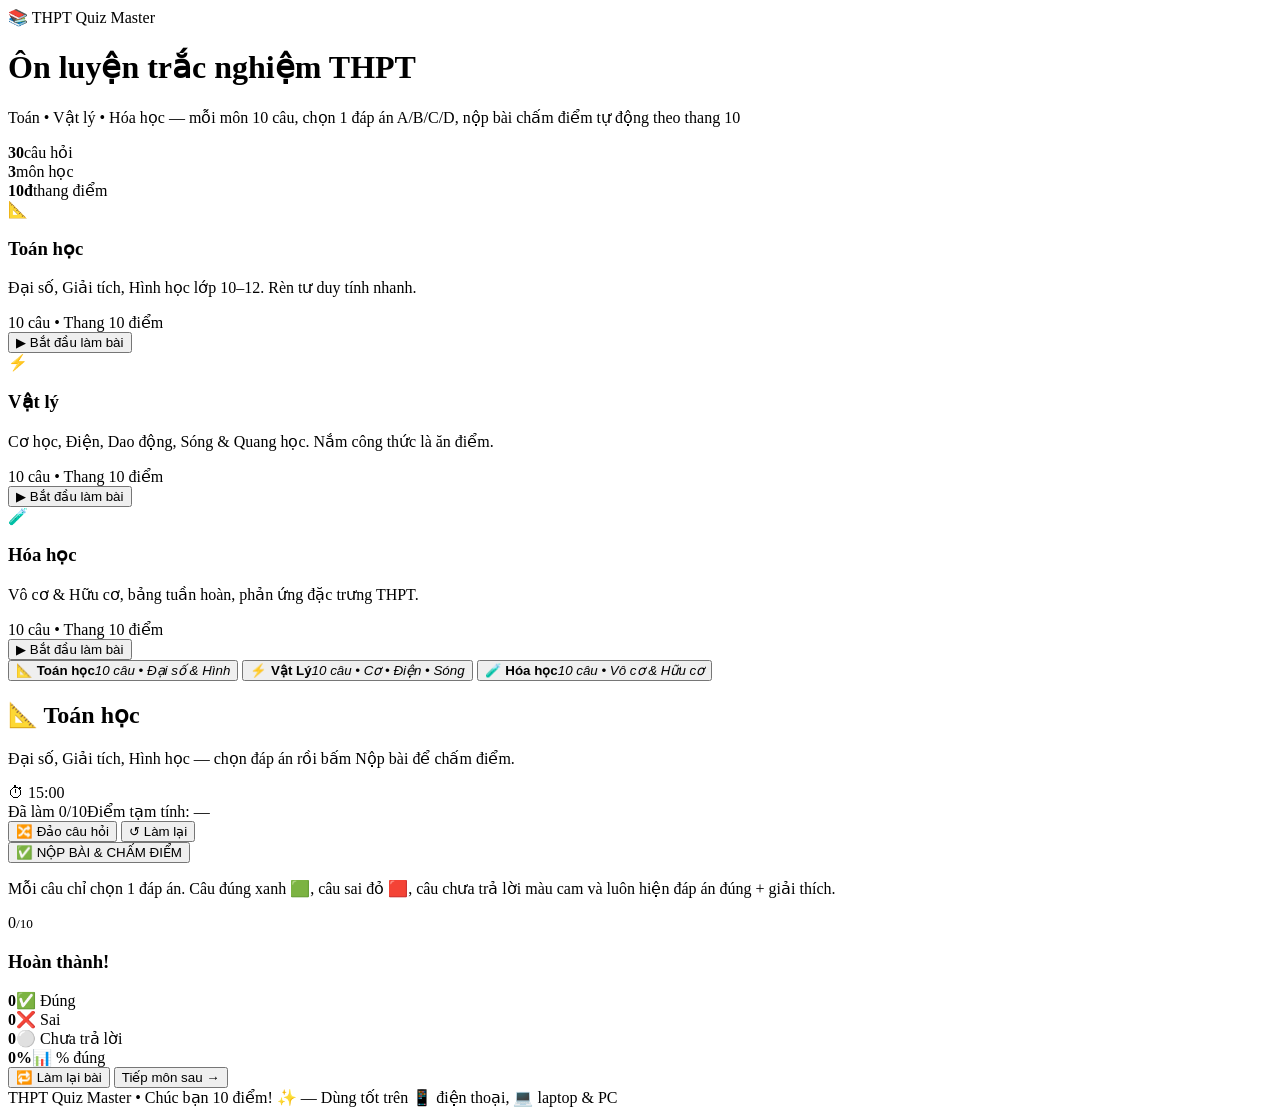
==== index.html @ 119ddf59 "Add files via upload" ====
<!DOCTYPE html>
<html lang="vi">
<head>
<meta charset="UTF-8">
<meta name="viewport" content="width=device-width, initial-scale=1.0">
<title>THPT Quiz Master — Trắc nghiệm Toán • Lý • Hóa</title>
<link rel="stylesheet" href="style.css">
<link rel="preconnect" href="https://fonts.googleapis.com">
<link href="https://fonts.googleapis.com/css2?family=Be+Vietnam+Pro:wght@400;500;600;700;800&display=swap" rel="stylesheet">
</head>
<body>
<div class="bg-blob b1"></div>
<div class="bg-blob b2"></div>
<div class="bg-blob b3"></div>

<header class="hero">
  <div class="hero-inner">
    <div class="logo">📚 THPT <span>Quiz Master</span></div>
    <h1>Ôn luyện trắc nghiệm THPT</h1>
    <p>Toán • Vật lý • Hóa học — mỗi môn 10 câu, chọn 1 đáp án A/B/C/D, nộp bài chấm điểm tự động theo thang 10</p>
    <div class="stats">
      <div class="stat"><strong id="statTotal">30</strong><span>câu hỏi</span></div>
      <div class="stat"><strong>3</strong><span>môn học</span></div>
      <div class="stat"><strong>10đ</strong><span>thang điểm</span></div>
    </div>
  </div>
</header>

<main class="container">
  <!-- Khu vực chuyển đổi 3 môn: mỗi môn có biểu tượng, mô tả, nút bắt đầu -->
  <section class="cards" id="subjectCards">
    <div class="card">
      <div class="card-icon math">📐</div>
      <h3>Toán học</h3>
      <p>Đại số, Giải tích, Hình học lớp 10–12. Rèn tư duy tính nhanh.</p>
      <div class="card-meta">10 câu • Thang 10 điểm</div>
      <button class="btn primary" data-goto="toan">▶ Bắt đầu làm bài</button>
    </div>
    <div class="card">
      <div class="card-icon phys">⚡</div>
      <h3>Vật lý</h3>
      <p>Cơ học, Điện, Dao động, Sóng & Quang học. Nắm công thức là ăn điểm.</p>
      <div class="card-meta">10 câu • Thang 10 điểm</div>
      <button class="btn primary" data-goto="ly">▶ Bắt đầu làm bài</button>
    </div>
    <div class="card">
      <div class="card-icon chem">🧪</div>
      <h3>Hóa học</h3>
      <p>Vô cơ & Hữu cơ, bảng tuần hoàn, phản ứng đặc trưng THPT.</p>
      <div class="card-meta">10 câu • Thang 10 điểm</div>
      <button class="btn primary" data-goto="hoa">▶ Bắt đầu làm bài</button>
    </div>
  </section>

  <nav class="subjects" id="subjectTabs" aria-label="Chuyển môn học">
    <button class="tab active" data-subject="toan">
      <span class="icon">📐</span>
      <span><b>Toán học</b><i>10 câu • Đại số & Hình</i></span>
    </button>
    <button class="tab" data-subject="ly">
      <span class="icon">⚡</span>
      <span><b>Vật Lý</b><i>10 câu • Cơ • Điện • Sóng</i></span>
    </button>
    <button class="tab" data-subject="hoa">
      <span class="icon">🧪</span>
      <span><b>Hóa học</b><i>10 câu • Vô cơ & Hữu cơ</i></span>
    </button>
  </nav>

  <section class="board" id="board">
    <div class="board-head">
      <div>
        <h2 id="subjectTitle">📐 Toán học</h2>
        <p id="subjectDesc">Đại số, Giải tích, Hình học — chọn đáp án rồi bấm Nộp bài để chấm điểm.</p>
      </div>
      <div class="head-right">
        <div class="timer" id="timer">⏱ 15:00</div>
        <div class="progress-wrap">
          <div class="progress-info"><span id="progressText">Đã làm 0/10</span><span id="scoreLive">Điểm tạm tính: —</span></div>
          <div class="progress"><div id="progressBar"></div></div>
        </div>
      </div>
    </div>

    <div class="actions-top">
      <button class="btn ghost" id="btnShuffle">🔀 Đảo câu hỏi</button>
      <button class="btn ghost" id="btnReset">↺ Làm lại</button>
    </div>

    <div id="quiz"></div>

    <div class="submit-zone">
      <button class="btn primary" id="btnSubmit">✅ NỘP BÀI & CHẤM ĐIỂM</button>
      <p class="hint">Mỗi câu chỉ chọn 1 đáp án. Câu đúng xanh 🟩, câu sai đỏ 🟥, câu chưa trả lời màu cam và luôn hiện đáp án đúng + giải thích.</p>
    </div>

    <div class="result hidden" id="resultBox">
      <div class="result-card">
        <div class="ring" id="scoreRing"><span id="scoreNum">0</span><small>/10</small></div>
        <div class="result-text">
          <h3 id="resultTitle">Hoàn thành!</h3>
          <p id="resultDetail"></p>
          <div class="stat-grid">
            <div class="rstat ok"><strong id="rCorrect">0</strong><span>✅ Đúng</span></div>
            <div class="rstat bad"><strong id="rWrong">0</strong><span>❌ Sai</span></div>
            <div class="rstat none"><strong id="rBlank">0</strong><span>⚪ Chưa trả lời</span></div>
            <div class="rstat pct"><strong id="rPct">0%</strong><span>📊 % đúng</span></div>
          </div>
          <div class="result-btns">
            <button class="btn primary" id="btnRetry">🔁 Làm lại bài</button>
            <button class="btn ghost" id="btnNext">Tiếp môn sau →</button>
          </div>
        </div>
      </div>
    </div>
  </section>

  <footer>THPT Quiz Master • Chúc bạn 10 điểm! ✨ — Dùng tốt trên 📱 điện thoại, 💻 laptop & PC</footer>
</main>

<script src="script.js"></script>
</body>
</html>
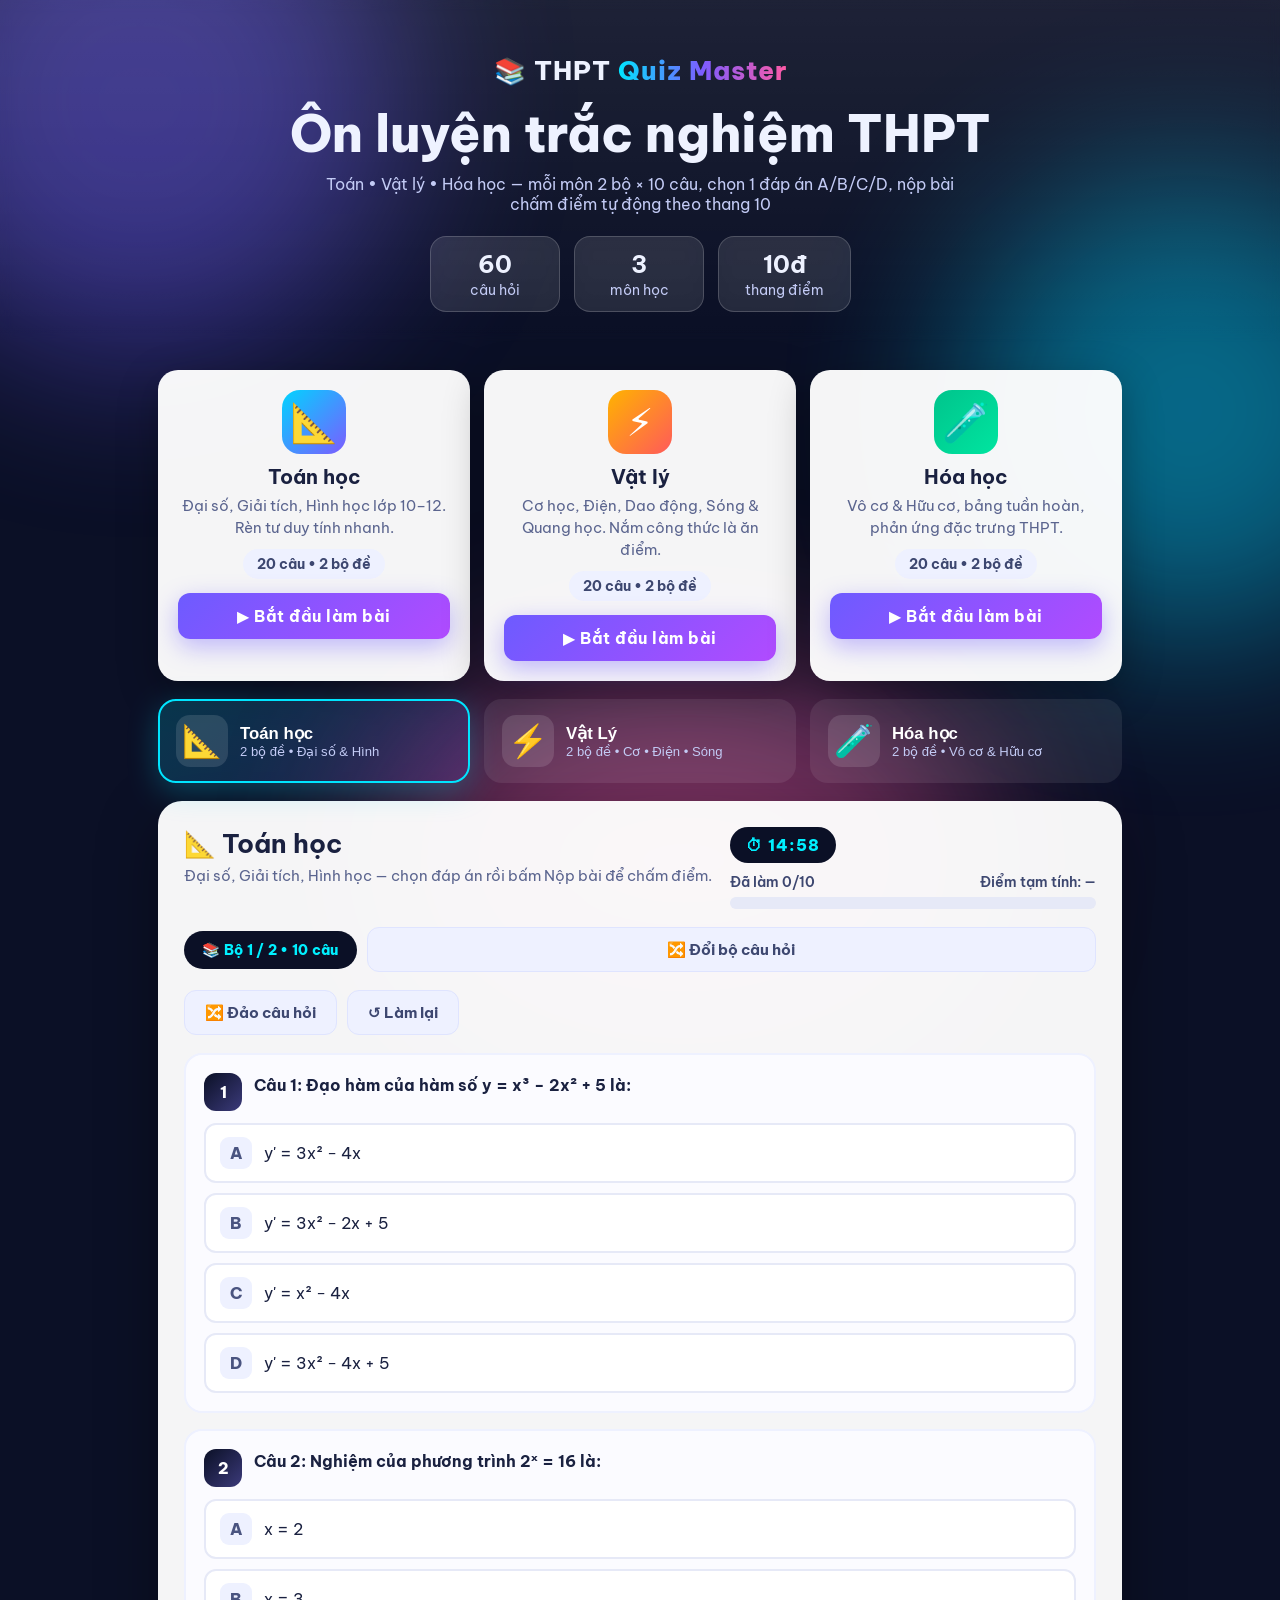
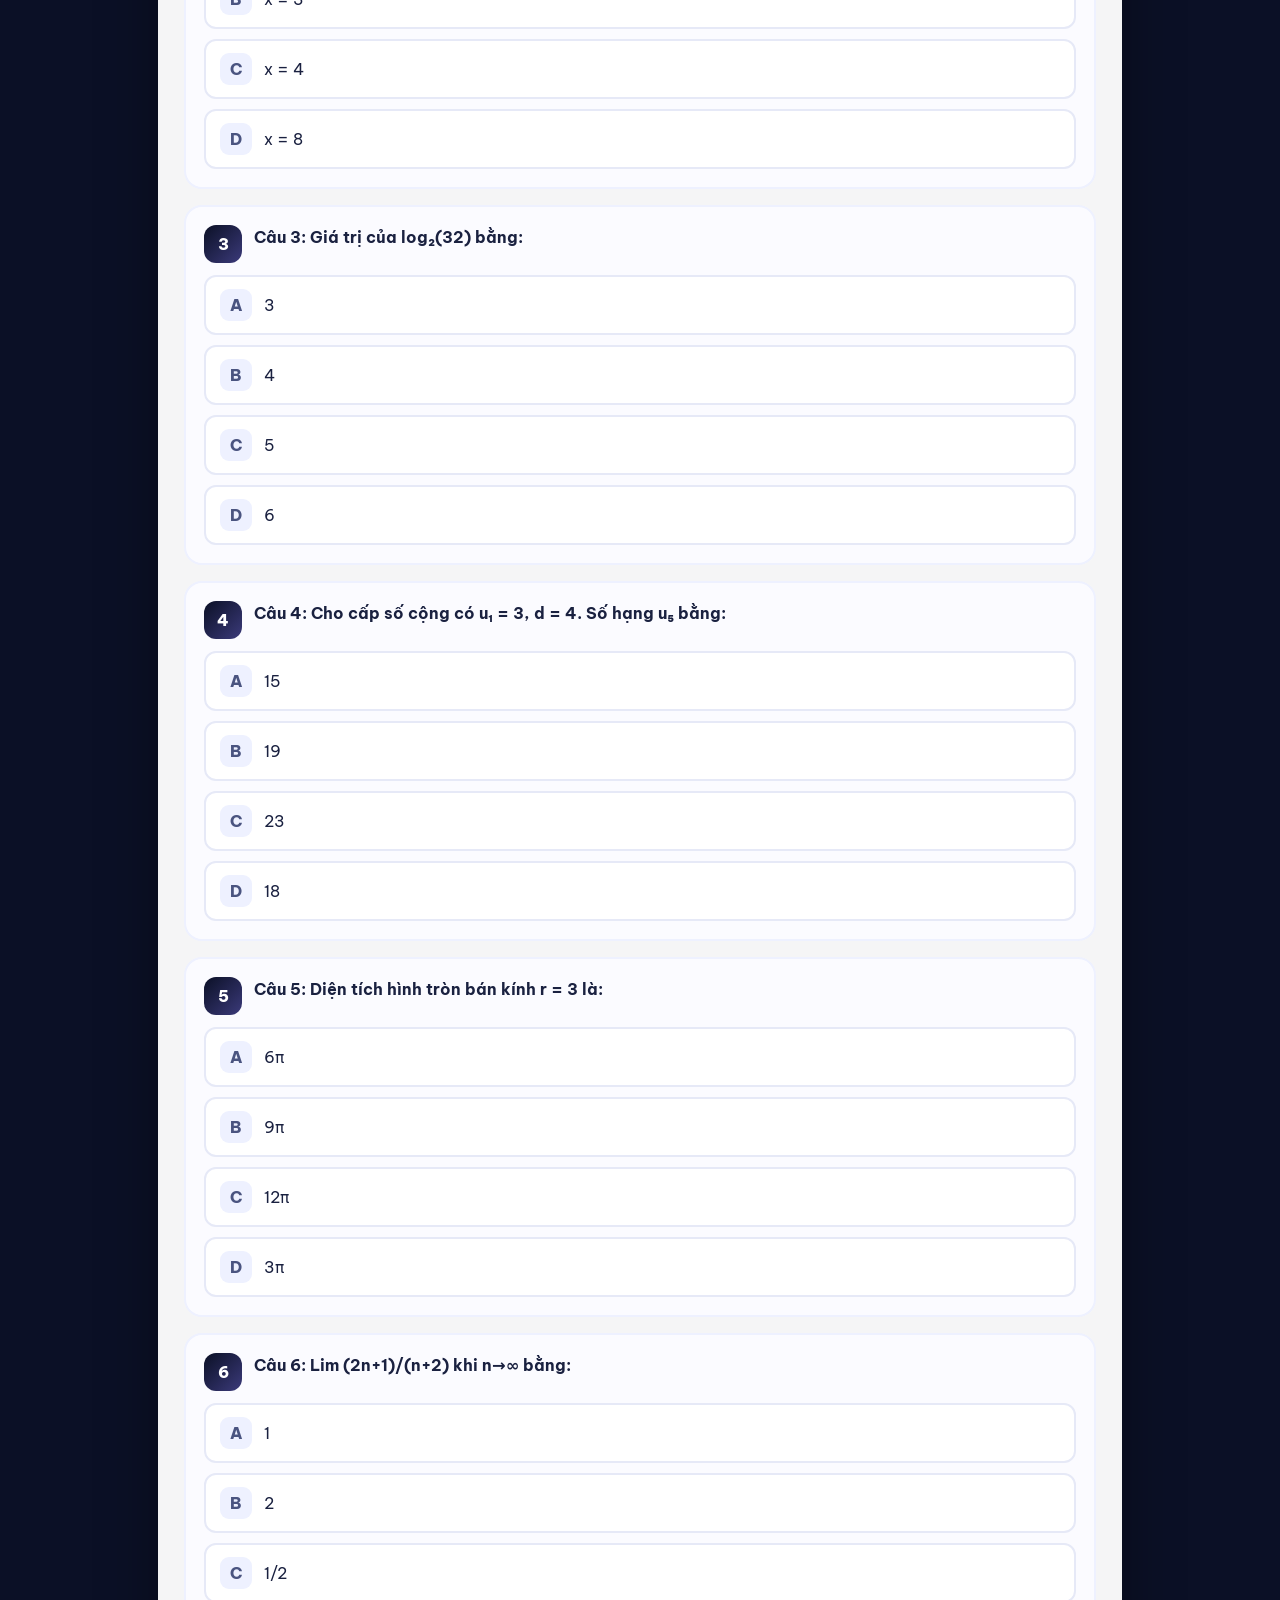
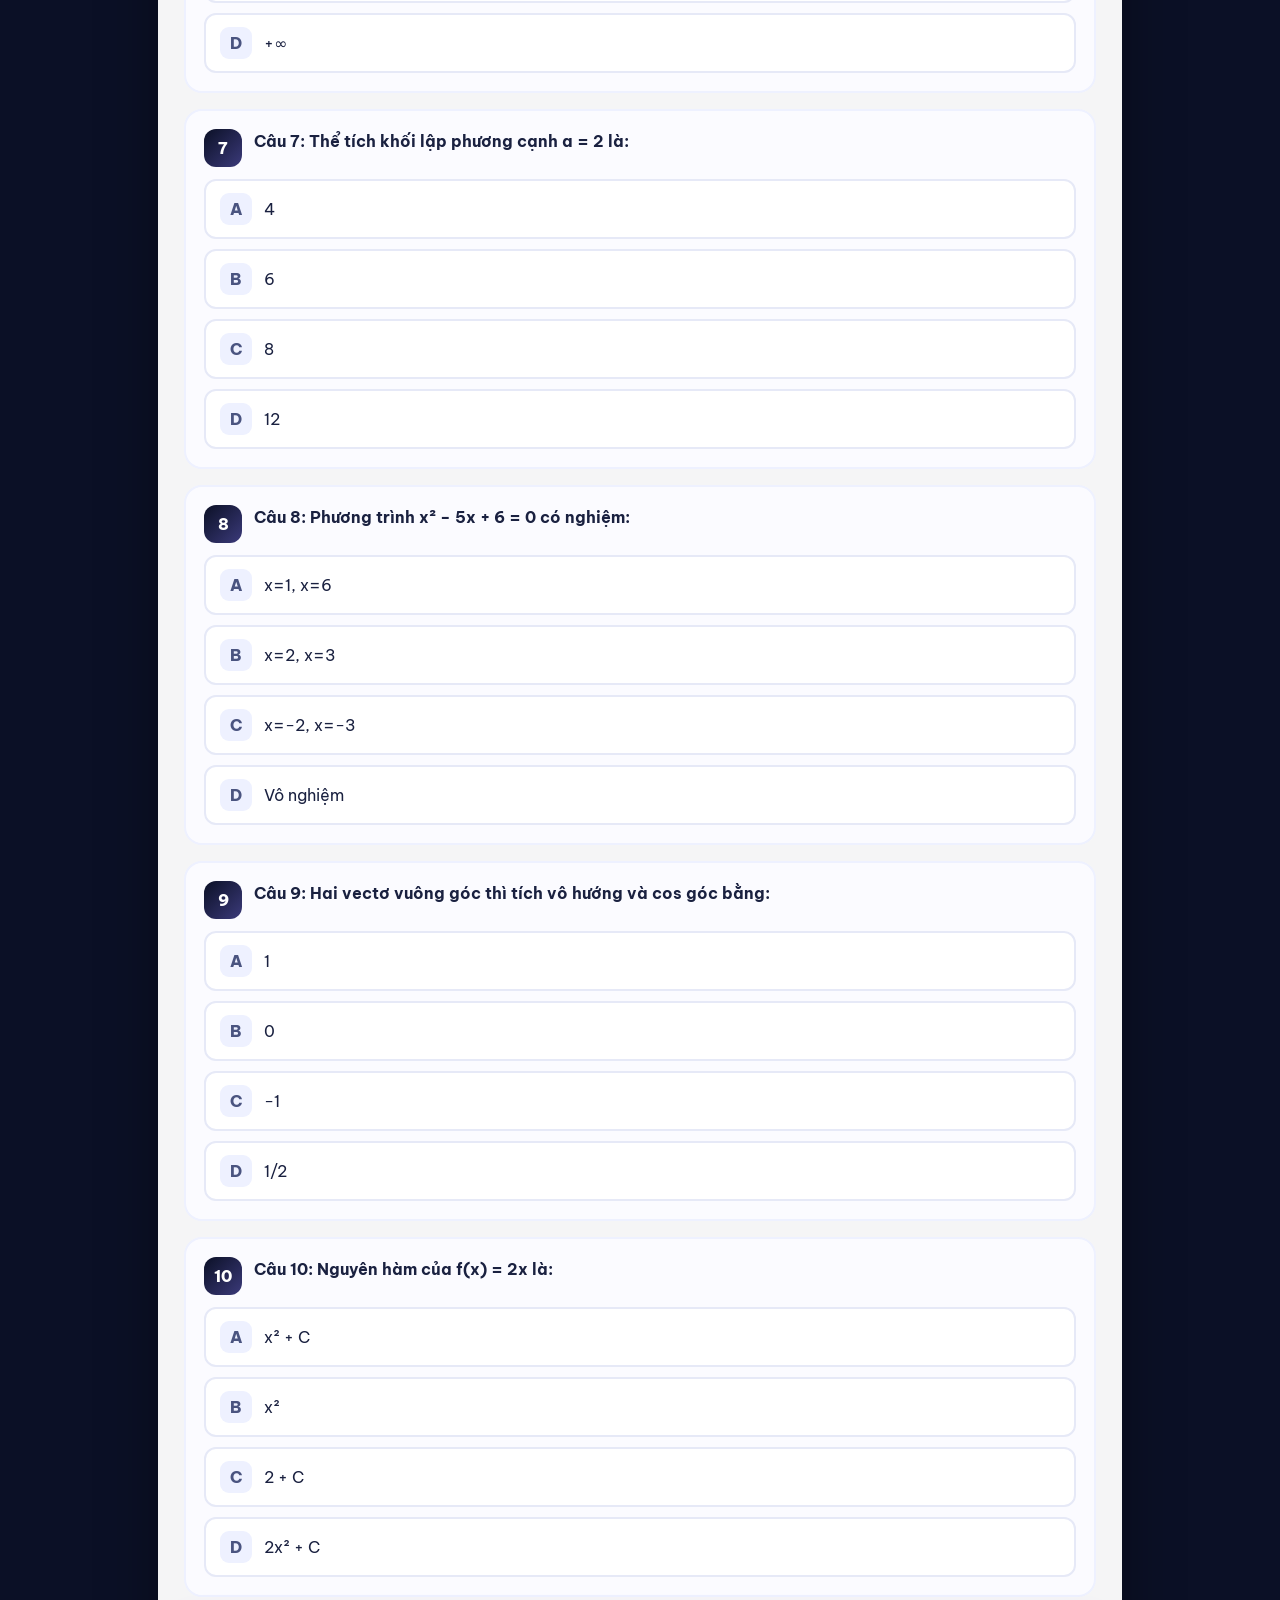
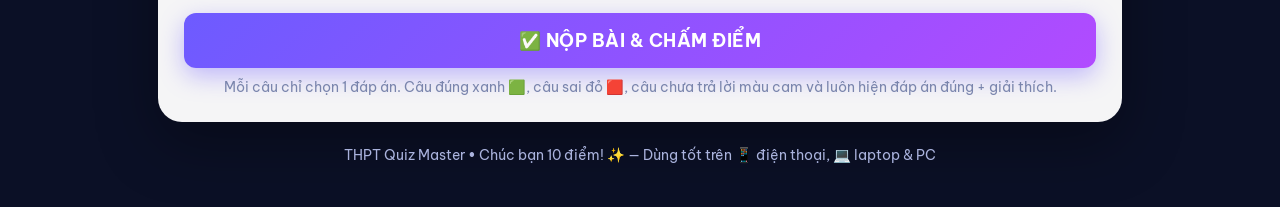
==== commit 8ce89f14: "Add files via upload" ====
--- a/index.html
+++ b/index.html
@@ -1,123 +1,127 @@
-<!DOCTYPE html>
-<html lang="vi">
-<head>
-<meta charset="UTF-8">
-<meta name="viewport" content="width=device-width, initial-scale=1.0">
-<title>THPT Quiz Master — Trắc nghiệm Toán • Lý • Hóa</title>
-<link rel="stylesheet" href="style.css">
-<link rel="preconnect" href="https://fonts.googleapis.com">
-<link href="https://fonts.googleapis.com/css2?family=Be+Vietnam+Pro:wght@400;500;600;700;800&display=swap" rel="stylesheet">
-</head>
-<body>
-<div class="bg-blob b1"></div>
-<div class="bg-blob b2"></div>
-<div class="bg-blob b3"></div>
-
-<header class="hero">
-  <div class="hero-inner">
-    <div class="logo">📚 THPT <span>Quiz Master</span></div>
-    <h1>Ôn luyện trắc nghiệm THPT</h1>
-    <p>Toán • Vật lý • Hóa học — mỗi môn 10 câu, chọn 1 đáp án A/B/C/D, nộp bài chấm điểm tự động theo thang 10</p>
-    <div class="stats">
-      <div class="stat"><strong id="statTotal">30</strong><span>câu hỏi</span></div>
-      <div class="stat"><strong>3</strong><span>môn học</span></div>
-      <div class="stat"><strong>10đ</strong><span>thang điểm</span></div>
-    </div>
-  </div>
-</header>
-
-<main class="container">
-  <!-- Khu vực chuyển đổi 3 môn: mỗi môn có biểu tượng, mô tả, nút bắt đầu -->
-  <section class="cards" id="subjectCards">
-    <div class="card">
-      <div class="card-icon math">📐</div>
-      <h3>Toán học</h3>
-      <p>Đại số, Giải tích, Hình học lớp 10–12. Rèn tư duy tính nhanh.</p>
-      <div class="card-meta">10 câu • Thang 10 điểm</div>
-      <button class="btn primary" data-goto="toan">▶ Bắt đầu làm bài</button>
-    </div>
-    <div class="card">
-      <div class="card-icon phys">⚡</div>
-      <h3>Vật lý</h3>
-      <p>Cơ học, Điện, Dao động, Sóng & Quang học. Nắm công thức là ăn điểm.</p>
-      <div class="card-meta">10 câu • Thang 10 điểm</div>
-      <button class="btn primary" data-goto="ly">▶ Bắt đầu làm bài</button>
-    </div>
-    <div class="card">
-      <div class="card-icon chem">🧪</div>
-      <h3>Hóa học</h3>
-      <p>Vô cơ & Hữu cơ, bảng tuần hoàn, phản ứng đặc trưng THPT.</p>
-      <div class="card-meta">10 câu • Thang 10 điểm</div>
-      <button class="btn primary" data-goto="hoa">▶ Bắt đầu làm bài</button>
-    </div>
-  </section>
-
-  <nav class="subjects" id="subjectTabs" aria-label="Chuyển môn học">
-    <button class="tab active" data-subject="toan">
-      <span class="icon">📐</span>
-      <span><b>Toán học</b><i>10 câu • Đại số & Hình</i></span>
-    </button>
-    <button class="tab" data-subject="ly">
-      <span class="icon">⚡</span>
-      <span><b>Vật Lý</b><i>10 câu • Cơ • Điện • Sóng</i></span>
-    </button>
-    <button class="tab" data-subject="hoa">
-      <span class="icon">🧪</span>
-      <span><b>Hóa học</b><i>10 câu • Vô cơ & Hữu cơ</i></span>
-    </button>
-  </nav>
-
-  <section class="board" id="board">
-    <div class="board-head">
-      <div>
-        <h2 id="subjectTitle">📐 Toán học</h2>
-        <p id="subjectDesc">Đại số, Giải tích, Hình học — chọn đáp án rồi bấm Nộp bài để chấm điểm.</p>
-      </div>
-      <div class="head-right">
-        <div class="timer" id="timer">⏱ 15:00</div>
-        <div class="progress-wrap">
-          <div class="progress-info"><span id="progressText">Đã làm 0/10</span><span id="scoreLive">Điểm tạm tính: —</span></div>
-          <div class="progress"><div id="progressBar"></div></div>
-        </div>
-      </div>
-    </div>
-
-    <div class="actions-top">
-      <button class="btn ghost" id="btnShuffle">🔀 Đảo câu hỏi</button>
-      <button class="btn ghost" id="btnReset">↺ Làm lại</button>
-    </div>
-
-    <div id="quiz"></div>
-
-    <div class="submit-zone">
-      <button class="btn primary" id="btnSubmit">✅ NỘP BÀI & CHẤM ĐIỂM</button>
-      <p class="hint">Mỗi câu chỉ chọn 1 đáp án. Câu đúng xanh 🟩, câu sai đỏ 🟥, câu chưa trả lời màu cam và luôn hiện đáp án đúng + giải thích.</p>
-    </div>
-
-    <div class="result hidden" id="resultBox">
-      <div class="result-card">
-        <div class="ring" id="scoreRing"><span id="scoreNum">0</span><small>/10</small></div>
-        <div class="result-text">
-          <h3 id="resultTitle">Hoàn thành!</h3>
-          <p id="resultDetail"></p>
-          <div class="stat-grid">
-            <div class="rstat ok"><strong id="rCorrect">0</strong><span>✅ Đúng</span></div>
-            <div class="rstat bad"><strong id="rWrong">0</strong><span>❌ Sai</span></div>
-            <div class="rstat none"><strong id="rBlank">0</strong><span>⚪ Chưa trả lời</span></div>
-            <div class="rstat pct"><strong id="rPct">0%</strong><span>📊 % đúng</span></div>
-          </div>
-          <div class="result-btns">
-            <button class="btn primary" id="btnRetry">🔁 Làm lại bài</button>
-            <button class="btn ghost" id="btnNext">Tiếp môn sau →</button>
-          </div>
-        </div>
-      </div>
-    </div>
-  </section>
-
-  <footer>THPT Quiz Master • Chúc bạn 10 điểm! ✨ — Dùng tốt trên 📱 điện thoại, 💻 laptop & PC</footer>
-</main>
-
-<script src="script.js"></script>
-</body>
-</html>
+<!DOCTYPE html>
+<html lang="vi">
+<head>
+<meta charset="UTF-8">
+<meta name="viewport" content="width=device-width, initial-scale=1.0">
+<title>THPT Quiz Master — Trắc nghiệm Toán • Lý • Hóa</title>
+<link rel="stylesheet" href="style.css">
+<link rel="preconnect" href="https://fonts.googleapis.com">
+<link href="https://fonts.googleapis.com/css2?family=Be+Vietnam+Pro:wght@400;500;600;700;800&display=swap" rel="stylesheet">
+</head>
+<body>
+<div class="bg-blob b1"></div>
+<div class="bg-blob b2"></div>
+<div class="bg-blob b3"></div>
+
+<header class="hero">
+  <div class="hero-inner">
+    <div class="logo">📚 THPT <span>Quiz Master</span></div>
+    <h1>Ôn luyện trắc nghiệm THPT</h1>
+    <p>Toán • Vật lý • Hóa học — mỗi môn 2 bộ × 10 câu, chọn 1 đáp án A/B/C/D, nộp bài chấm điểm tự động theo thang 10</p>
+    <div class="stats">
+      <div class="stat"><strong id="statTotal">60</strong><span>câu hỏi</span></div>
+      <div class="stat"><strong>3</strong><span>môn học</span></div>
+      <div class="stat"><strong>10đ</strong><span>thang điểm</span></div>
+    </div>
+  </div>
+</header>
+
+<main class="container">
+  <!-- Khu vực chuyển đổi 3 môn: mỗi môn có biểu tượng, mô tả, nút bắt đầu -->
+  <section class="cards" id="subjectCards">
+    <div class="card">
+      <div class="card-icon math">📐</div>
+      <h3>Toán học</h3>
+      <p>Đại số, Giải tích, Hình học lớp 10–12. Rèn tư duy tính nhanh.</p>
+      <div class="card-meta" id="cardCountToan">20 câu • 2 bộ đề</div>
+      <button class="btn primary" data-goto="toan">▶ Bắt đầu làm bài</button>
+    </div>
+    <div class="card">
+      <div class="card-icon phys">⚡</div>
+      <h3>Vật lý</h3>
+      <p>Cơ học, Điện, Dao động, Sóng & Quang học. Nắm công thức là ăn điểm.</p>
+      <div class="card-meta" id="cardCountLy">20 câu • 2 bộ đề</div>
+      <button class="btn primary" data-goto="ly">▶ Bắt đầu làm bài</button>
+    </div>
+    <div class="card">
+      <div class="card-icon chem">🧪</div>
+      <h3>Hóa học</h3>
+      <p>Vô cơ & Hữu cơ, bảng tuần hoàn, phản ứng đặc trưng THPT.</p>
+      <div class="card-meta" id="cardCountHoa">20 câu • 2 bộ đề</div>
+      <button class="btn primary" data-goto="hoa">▶ Bắt đầu làm bài</button>
+    </div>
+  </section>
+
+  <nav class="subjects" id="subjectTabs" aria-label="Chuyển môn học">
+    <button class="tab active" data-subject="toan">
+      <span class="icon">📐</span>
+      <span><b>Toán học</b><i>2 bộ đề • Đại số & Hình</i></span>
+    </button>
+    <button class="tab" data-subject="ly">
+      <span class="icon">⚡</span>
+      <span><b>Vật Lý</b><i>2 bộ đề • Cơ • Điện • Sóng</i></span>
+    </button>
+    <button class="tab" data-subject="hoa">
+      <span class="icon">🧪</span>
+      <span><b>Hóa học</b><i>2 bộ đề • Vô cơ & Hữu cơ</i></span>
+    </button>
+  </nav>
+
+  <section class="board" id="board">
+    <div class="board-head">
+      <div>
+        <h2 id="subjectTitle">📐 Toán học</h2>
+        <p id="subjectDesc">Đại số, Giải tích, Hình học — chọn đáp án rồi bấm Nộp bài để chấm điểm.</p>
+      </div>
+      <div class="head-right">
+        <div class="timer" id="timer">⏱ 15:00</div>
+        <div class="progress-wrap">
+          <div class="progress-info"><span id="progressText">Đã làm 0/10</span><span id="scoreLive">Điểm tạm tính: —</span></div>
+          <div class="progress"><div id="progressBar"></div></div>
+        </div>
+      </div>
+    </div>
+
+    <div class="setbar">
+      <span class="set-pill" id="setInfo">📚 Bộ 1 / 2</span>
+      <button class="btn ghost" id="btnSet">🔀 Đổi bộ câu hỏi</button>
+    </div>
+
+    <div class="actions-top">
+      <button class="btn ghost" id="btnShuffle">🔀 Đảo câu hỏi</button>
+      <button class="btn ghost" id="btnReset">↺ Làm lại</button>
+    </div>
+
+    <div id="quiz"></div>
+
+    <div class="submit-zone">
+      <button class="btn primary" id="btnSubmit">✅ NỘP BÀI & CHẤM ĐIỂM</button>
+      <p class="hint">Mỗi câu chỉ chọn 1 đáp án. Câu đúng xanh 🟩, câu sai đỏ 🟥, câu chưa trả lời màu cam và luôn hiện đáp án đúng + giải thích.</p>
+    </div>
+
+    <div class="result hidden" id="resultBox">
+      <div class="result-card">
+        <div class="ring" id="scoreRing"><span id="scoreNum">0</span><small>/10</small></div>
+        <div class="result-text">
+          <h3 id="resultTitle">Hoàn thành!</h3>
+          <p id="resultDetail"></p>
+          <div class="stat-grid">
+            <div class="rstat ok"><strong id="rCorrect">0</strong><span>✅ Đúng</span></div>
+            <div class="rstat bad"><strong id="rWrong">0</strong><span>❌ Sai</span></div>
+            <div class="rstat none"><strong id="rBlank">0</strong><span>⚪ Chưa trả lời</span></div>
+            <div class="rstat pct"><strong id="rPct">0%</strong><span>📊 % đúng</span></div>
+          </div>
+          <div class="result-btns">
+            <button class="btn primary" id="btnRetry">🔁 Làm lại bài</button>
+            <button class="btn ghost" id="btnNext">Tiếp môn sau →</button>
+          </div>
+        </div>
+      </div>
+    </div>
+  </section>
+
+  <footer>THPT Quiz Master • Chúc bạn 10 điểm! ✨ — Dùng tốt trên 📱 điện thoại, 💻 laptop & PC</footer>
+</main>
+<script src="script.js"></script>
+</body>
+</html>
--- a/style.css
+++ b/style.css
@@ -0,0 +1,108 @@
+*{box-sizing:border-box;margin:0;padding:0}
+body{font-family:'Be Vietnam Pro',system-ui,sans-serif;background:#0b1026;color:#eef2ff;min-height:100vh;overflow-x:hidden}
+.bg-blob{position:fixed;border-radius:50%;filter:blur(90px);opacity:.45;z-index:0;pointer-events:none}
+.b1{width:520px;height:520px;background:#6d5bff;top:-160px;left:-120px}
+.b2{width:460px;height:460px;background:#00d4ff;top:20%;right:-140px}
+.b3{width:600px;height:400px;background:#ff5aa5;bottom:-160px;left:30%}
+.hero{position:relative;z-index:1;text-align:center;padding:54px 20px 30px;background:linear-gradient(180deg,rgba(255,255,255,.08),transparent);backdrop-filter:blur(6px)}
+.hero-inner{max-width:900px;margin:auto}
+.logo{font-size:1.6rem;font-weight:800;letter-spacing:1px}
+.logo span{background:linear-gradient(90deg,#00e5ff,#7c5cff,#ff5aa5);-webkit-background-clip:text;background-clip:text;color:transparent}
+.hero h1{font-size:clamp(2rem,5vw,3.2rem);margin:14px 0 8px;font-weight:800}
+.hero p{color:#c3cbf5;max-width:640px;margin:0 auto}
+.stats{display:flex;gap:14px;justify-content:center;margin-top:22px;flex-wrap:wrap}
+.stat{background:rgba(255,255,255,.1);border:1px solid rgba(255,255,255,.18);border-radius:16px;padding:12px 26px;min-width:130px;backdrop-filter:blur(12px)}
+.stat strong{display:block;font-size:1.5rem}
+.stat span{font-size:.85rem;color:#c3cbf5}
+.container{position:relative;z-index:1;max-width:1000px;margin:0 auto;padding:10px 18px 40px}
+/* Cards trang chủ */
+.cards{display:grid;grid-template-columns:repeat(3,1fr);gap:14px;margin:18px 0}
+.card{background:rgba(255,255,255,.96);color:#1a2140;border-radius:20px;padding:20px;text-align:center;box-shadow:0 12px 40px rgba(0,0,0,.3)}
+.card-icon{font-size:2.4rem;width:64px;height:64px;display:grid;place-items:center;border-radius:18px;margin:0 auto 10px}
+.card-icon.math{background:linear-gradient(135deg,#00d4ff,#7c5cff);color:#fff}
+.card-icon.phys{background:linear-gradient(135deg,#ffb300,#ff5a5a);color:#fff}
+.card-icon.chem{background:linear-gradient(135deg,#00c48c,#00e5a0);color:#fff}
+.card h3{font-size:1.25rem;margin-bottom:6px}
+.card p{color:#5b658f;font-size:.92rem;min-height:44px;line-height:1.5}
+.card-meta{font-weight:700;color:#3d4770;font-size:.85rem;background:#eef1ff;border-radius:999px;display:inline-block;padding:6px 14px;margin:10px 0 14px}
+.card .btn.primary{width:100%;font-size:1rem;padding:13px}
+.subjects{display:grid;grid-template-columns:repeat(3,1fr);gap:14px;margin:18px 0}
+.tab{display:flex;gap:12px;align-items:center;text-align:left;background:rgba(255,255,255,.08);border:2px solid transparent;color:#fff;border-radius:18px;padding:14px 16px;cursor:pointer;transition:.2s}
+.tab .icon{font-size:2rem;background:rgba(255,255,255,.12);width:52px;height:52px;display:grid;place-items:center;border-radius:14px;flex-shrink:0}
+.tab b{display:block;font-size:1.05rem}
+.tab i{font-style:normal;font-size:.82rem;color:#c3cbf5}
+.tab:hover{transform:translateY(-2px);background:rgba(255,255,255,.13)}
+.tab.active{border-color:#00e5ff;background:linear-gradient(135deg,rgba(0,229,255,.18),rgba(124,92,255,.18));box-shadow:0 8px 30px rgba(0,229,255,.25)}
+.board{background:rgba(255,255,255,.96);color:#1a2140;border-radius:24px;padding:26px;box-shadow:0 20px 60px rgba(0,0,0,.35)}
+.board-head{display:flex;justify-content:space-between;gap:18px;flex-wrap:wrap;align-items:flex-start}
+.board-head h2{font-size:1.6rem}
+.board-head p{color:#5b658f;margin-top:6px;font-size:.95rem}
+.head-right{min-width:280px;flex:1;max-width:380px}
+.timer{display:inline-block;background:#0b1026;color:#00f0ff;font-weight:800;padding:8px 16px;border-radius:999px;margin-bottom:10px;letter-spacing:1px}
+.timer.danger{background:#ff2d6f;color:#fff;animation:blink 1s infinite}
+@keyframes blink{50%{opacity:.6}}
+.progress-info{display:flex;justify-content:space-between;font-size:.85rem;font-weight:600;color:#3d4770;margin-bottom:6px;gap:8px;flex-wrap:wrap}
+.progress{background:#e6e9f7;border-radius:999px;height:12px;overflow:hidden}
+.progress div{height:100%;width:0;background:linear-gradient(90deg,#00d4ff,#7c5cff,#ff5aa5);transition:width .3s;border-radius:999px}
+.actions-top{display:flex;gap:10px;margin:18px 0;flex-wrap:wrap}
+.setbar{display:flex;gap:10px;margin:18px 0 0;flex-wrap:wrap;align-items:center}
+.set-pill{font-weight:800;font-size:.9rem;background:#0b1026;color:#00f0ff;border-radius:999px;padding:10px 18px;letter-spacing:.3px}
+.setbar .btn.ghost{flex:1;min-width:200px}
+.btn{border:none;border-radius:12px;padding:12px 20px;font-weight:700;font-size:.95rem;cursor:pointer;transition:.18s;font-family:inherit}
+.btn.primary{background:linear-gradient(135deg,#6d5bff,#b14bff);color:#fff;box-shadow:0 8px 24px rgba(109,91,255,.4);width:100%;font-size:1.1rem;padding:16px;letter-spacing:.5px}
+.btn.primary:hover{transform:translateY(-2px);box-shadow:0 12px 30px rgba(109,91,255,.55)}
+.btn.ghost{background:#eef1ff;color:#3d4770;border:1px solid #dfe4ff}
+.btn.ghost:hover{background:#e0e6ff}
+.q-card{border:2px solid #eef1ff;border-radius:18px;padding:18px;margin-bottom:16px;transition:.2s;background:#fbfbff}
+.q-card.answered{border-color:#c9d2ff;background:#f5f7ff}
+.q-card.correct{border-color:#00c48c;background:#ecfff7}
+.q-card.wrong{border-color:#ff4d6d;background:#fff0f3}
+.q-card.blank{border-color:#ff9f1c;background:#fff8ec}
+.q-top{display:flex;gap:12px;align-items:flex-start;margin-bottom:12px}
+.q-num{flex-shrink:0;width:38px;height:38px;border-radius:12px;display:grid;place-items:center;font-weight:800;background:linear-gradient(135deg,#0b1026,#3b3a7a);color:#fff}
+.q-card.correct .q-num{background:linear-gradient(135deg,#00c48c,#00e5a0)}
+.q-card.wrong .q-num{background:linear-gradient(135deg,#ff4d6d,#ff7a5a)}
+.q-card.blank .q-num{background:linear-gradient(135deg,#ff9f1c,#ff6b35)}
+.q-text{font-weight:700;font-size:1.02rem;line-height:1.5}
+.badge{display:inline-block;font-size:.75rem;font-weight:800;border-radius:999px;padding:3px 10px;margin-top:6px}
+.badge.ok{background:#d9ffee;color:#05603f}
+.badge.bad{background:#ffe0e7;color:#8f1030}
+.badge.none{background:#ffedd5;color:#8a4b00}
+.opts{display:grid;gap:10px;margin-top:10px}
+.opt{display:flex;gap:12px;align-items:center;text-align:left;background:#fff;border:2px solid #e6e9f7;border-radius:12px;padding:12px 14px;cursor:pointer;font-size:.97rem;transition:.15s;width:100%;color:#1a2140;font-family:inherit}
+.opt:hover{border-color:#7c5cff;background:#f3f0ff}
+.opt .key{width:32px;height:32px;border-radius:9px;background:#eef1ff;display:grid;place-items:center;font-weight:800;flex-shrink:0;color:#4a5480}
+.opt.selected{border-color:#7c5cff;background:#efeaff;box-shadow:0 4px 14px rgba(124,92,255,.25)}
+.opt.correct{border-color:#00c48c!important;background:#d9ffee!important;color:#05603f;font-weight:700}
+.opt.correct .key{background:#00c48c;color:#fff}
+.opt.wrong{border-color:#ff4d6d!important;background:#ffe0e7!important;color:#8f1030;font-weight:700}
+.opt.wrong .key{background:#ff4d6d;color:#fff}
+.opt:disabled{cursor:default;opacity:1}
+.explain{margin-top:12px;background:#0b1026;color:#d8e0ff;border-radius:12px;padding:12px 14px;font-size:.9rem;line-height:1.55;display:none}
+.q-card.graded .explain{display:block}
+.explain b{color:#00f0ff}
+.submit-zone{margin-top:10px}
+.hint{text-align:center;color:#7a85ad;font-size:.88rem;margin-top:10px}
+.result{margin-top:20px}
+.result.hidden{display:none}
+.result-card{display:flex;gap:22px;align-items:center;background:linear-gradient(135deg,#0b1026,#2a2a6e);color:#fff;border-radius:20px;padding:22px;flex-wrap:wrap}
+.ring{width:110px;height:110px;border-radius:50%;display:grid;place-items:center;background:conic-gradient(#00e5ff var(--p,0%),rgba(255,255,255,.15) 0);position:relative;flex-shrink:0;font-size:1.6rem;font-weight:800}
+.ring::after{content:'';position:absolute;inset:10px;background:#151b3d;border-radius:50%}
+.ring span,.ring small{position:relative;z-index:1}
+.ring small{font-size:.9rem;opacity:.7;margin-top:18px;margin-left:2px}
+.result-text{flex:1;min-width:240px}
+.result-text h3{font-size:1.4rem;margin-bottom:6px}
+.result-text p{color:#c3cbf5;line-height:1.6}
+.stat-grid{display:grid;grid-template-columns:repeat(4,1fr);gap:10px;margin-top:14px}
+.rstat{background:rgba(255,255,255,.1);border:1px solid rgba(255,255,255,.18);border-radius:14px;padding:10px;text-align:center}
+.rstat strong{display:block;font-size:1.3rem}
+.rstat span{font-size:.8rem;color:#c3cbf5}
+.rstat.ok strong{color:#00e5a0}
+.rstat.bad strong{color:#ff7a9a}
+.rstat.none strong{color:#ffbe55}
+.rstat.pct strong{color:#00e5ff}
+.result-btns{display:flex;gap:10px;margin-top:14px;flex-wrap:wrap}
+.result-btns .btn.primary{width:auto;flex:1;min-width:180px}
+.result-btns .btn.ghost{background:#fff}
+footer{text-align:center;color:#aab3dd;margin-top:22px;font-size:.9rem;line-height:1.6}
+@media(max-width:750px){.subjects{grid-template-columns:1fr}.cards{grid-template-columns:1fr}.board{padding:18px}.head-right{max-width:none}.stat-grid{grid-template-columns:repeat(2,1fr)}}
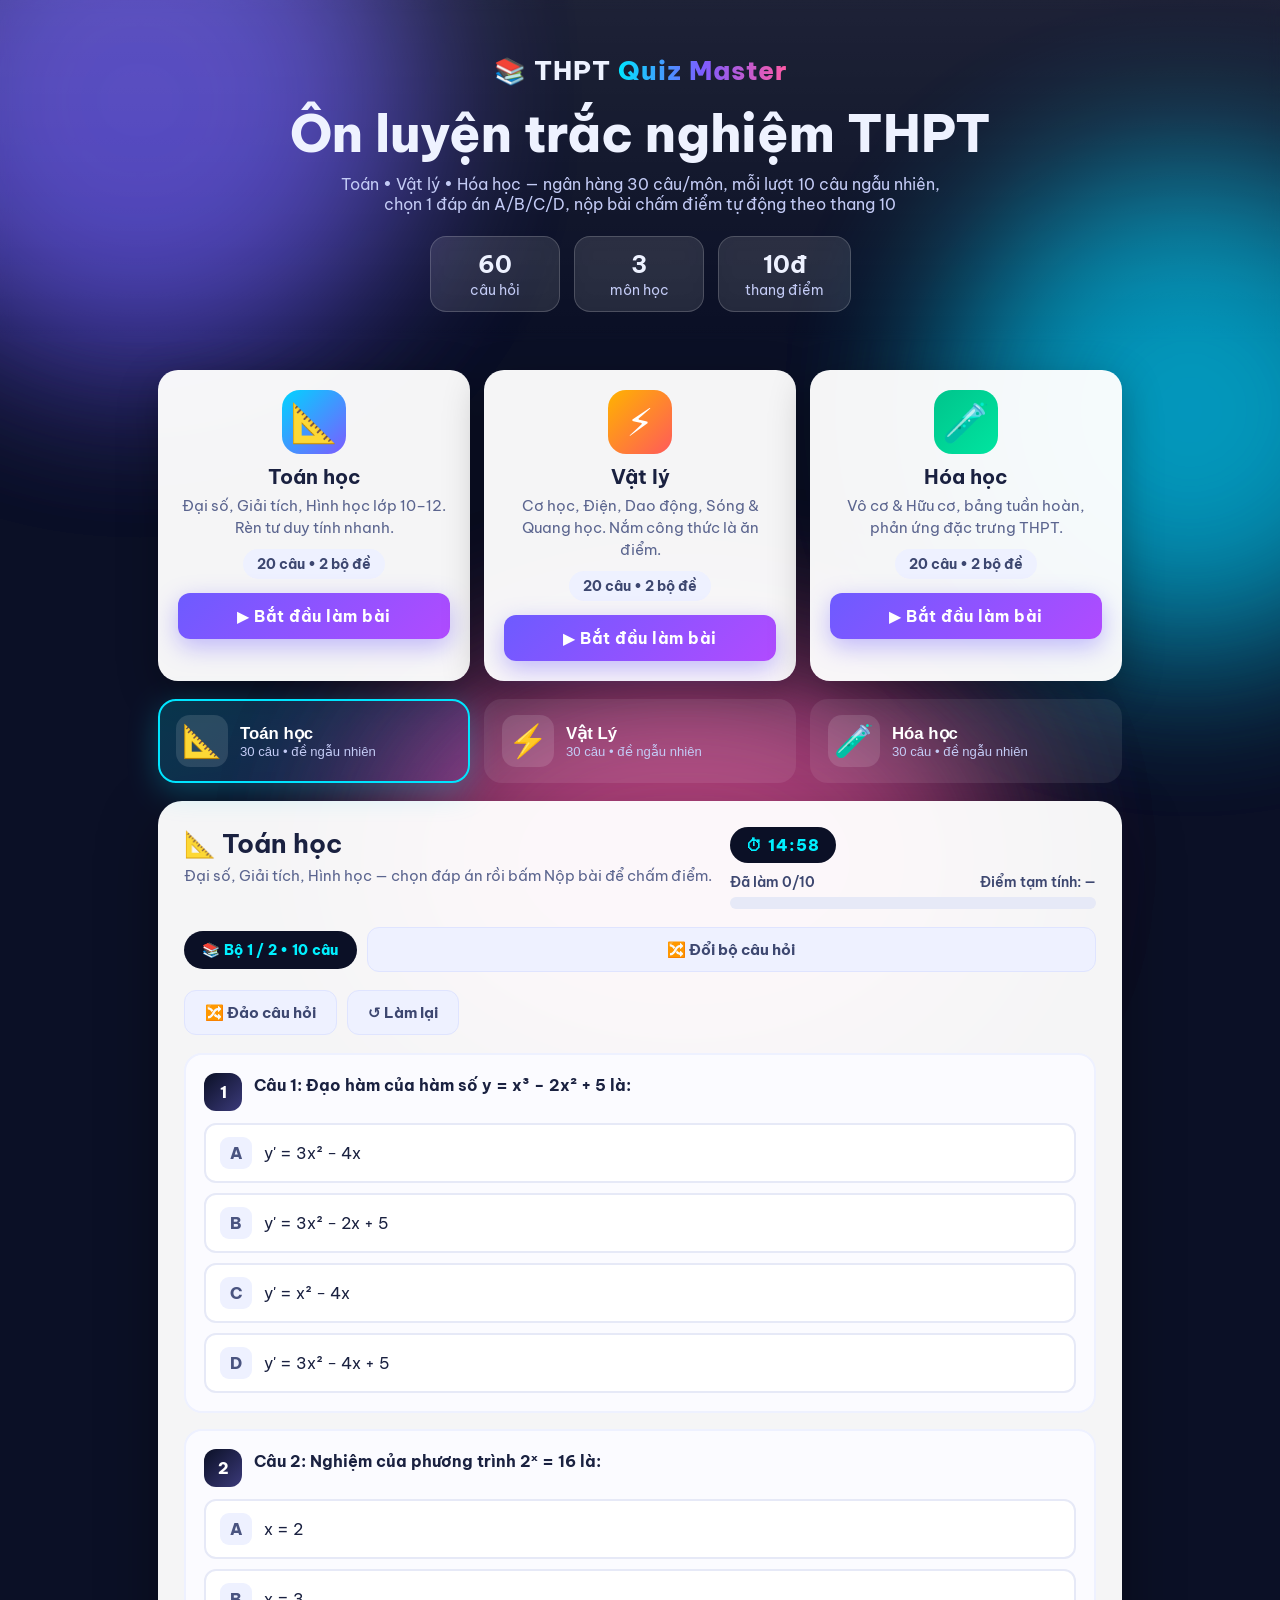
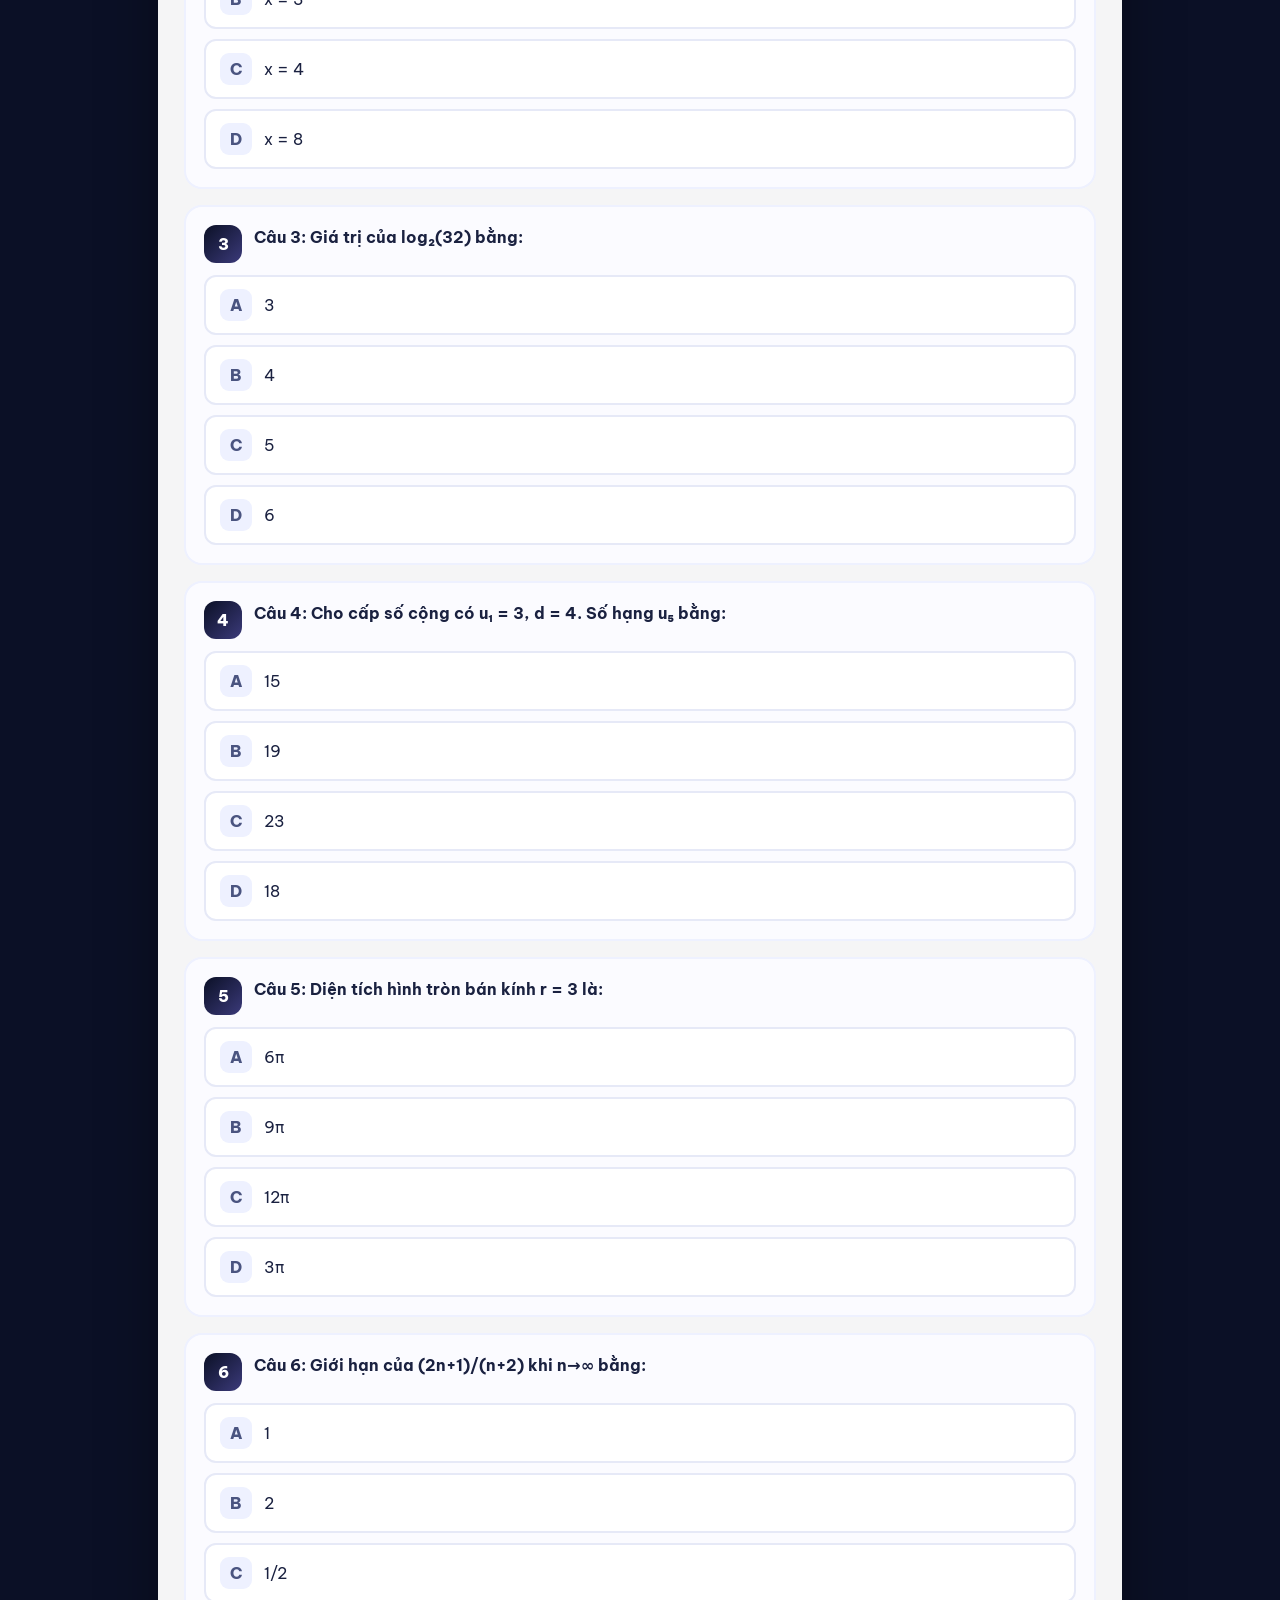
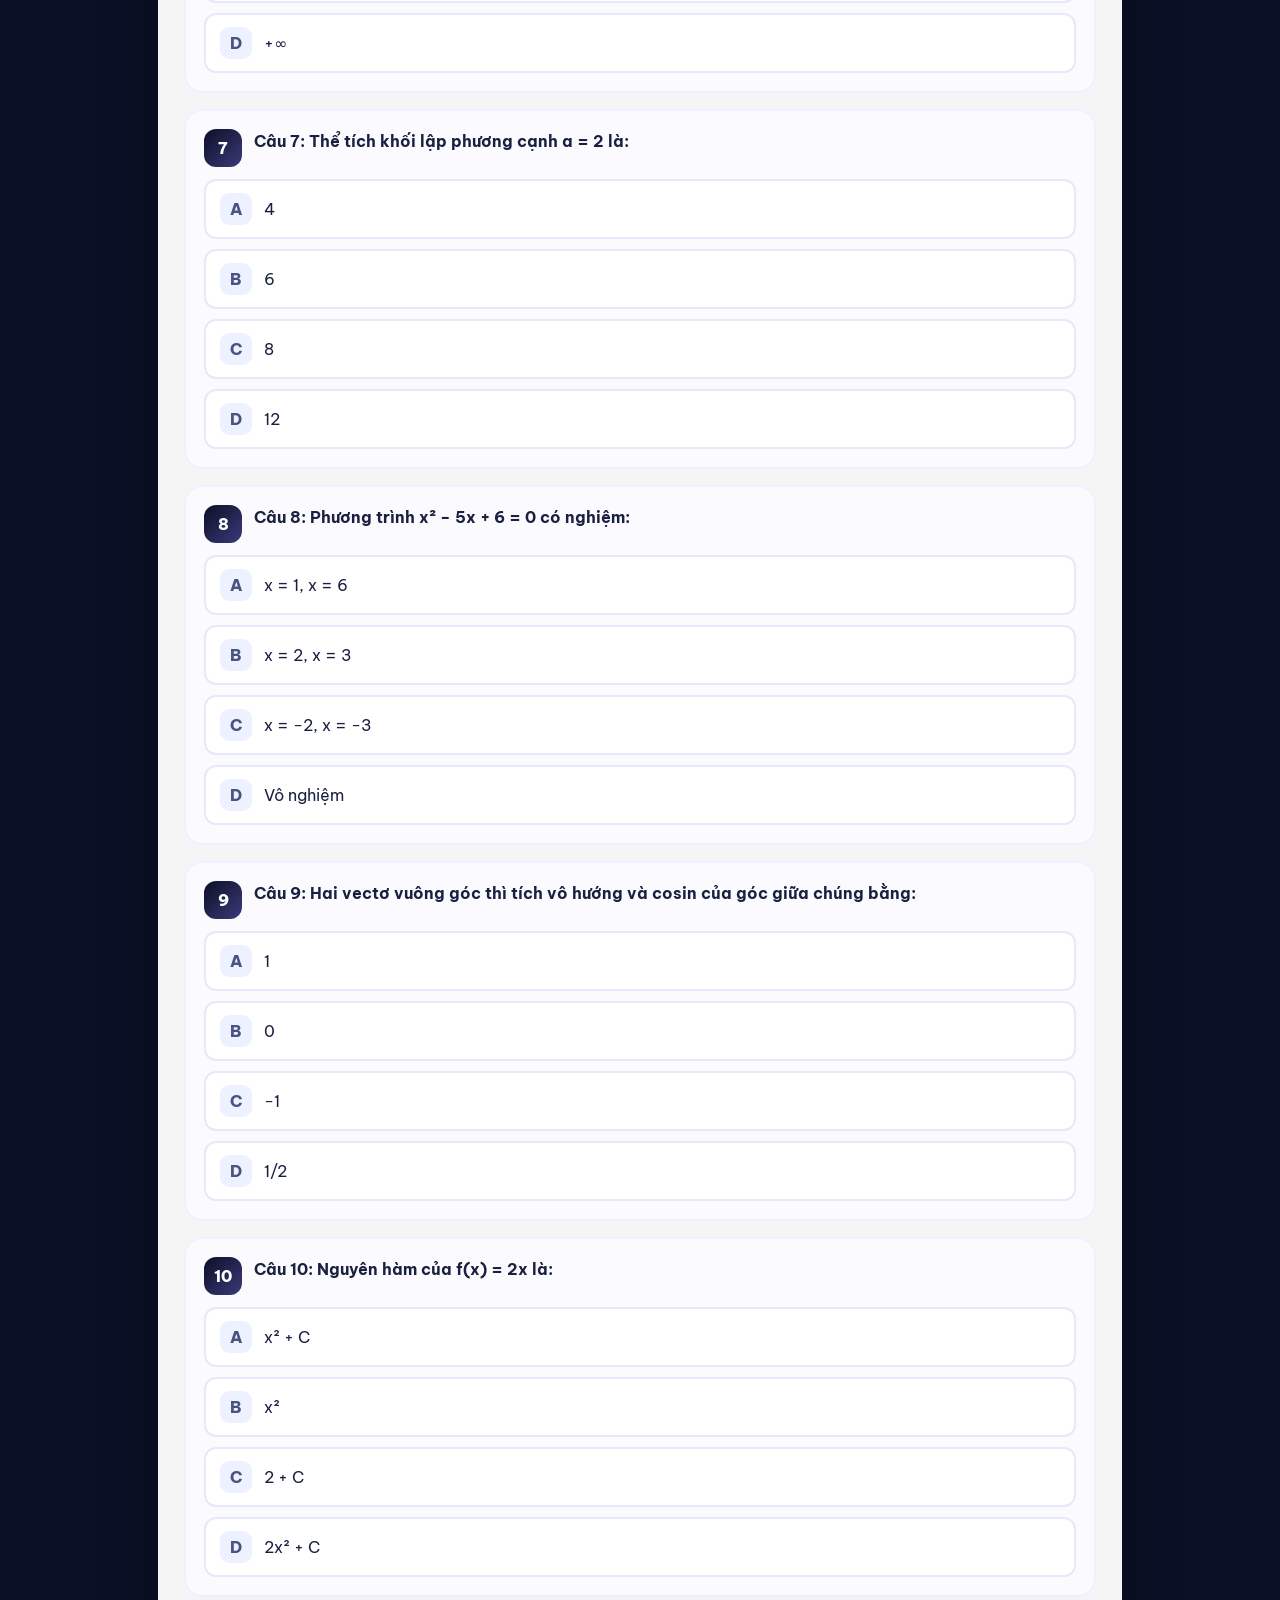
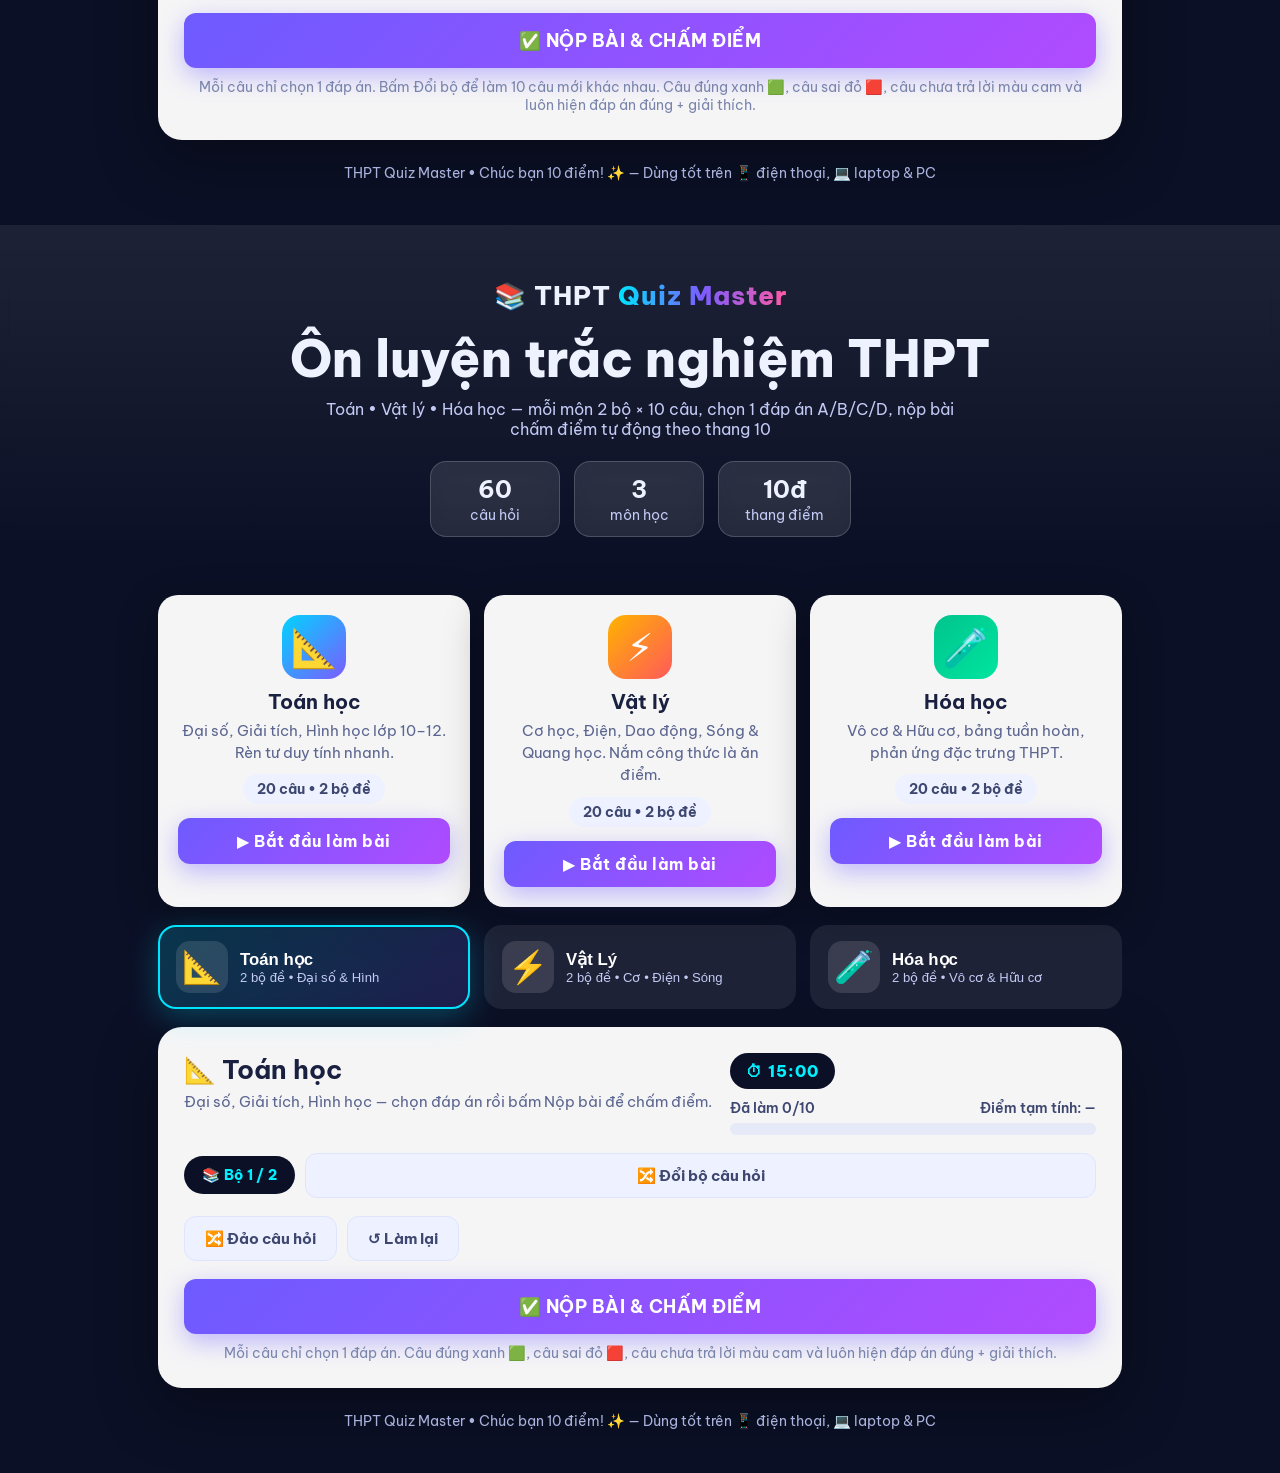
==== commit e1b8f795: "Update index.html" ====
--- a/index.html
+++ b/index.html
@@ -1,4 +1,9 @@
 <!DOCTYPE html>
+<html lang="vi">
+<head>
+<meta charset="UTF-8">
+<meta name="viewport" content="width=device-width, initial-scale=1.0">
+<title>THPT Quiz Master — Trắc nghiệm Toán • Lý • Hóa</title><!DOCTYPE html>
 <html lang="vi">
 <head>
 <meta charset="UTF-8">
@@ -17,9 +22,9 @@
   <div class="hero-inner">
     <div class="logo">📚 THPT <span>Quiz Master</span></div>
     <h1>Ôn luyện trắc nghiệm THPT</h1>
-    <p>Toán • Vật lý • Hóa học — mỗi môn 2 bộ × 10 câu, chọn 1 đáp án A/B/C/D, nộp bài chấm điểm tự động theo thang 10</p>
+    <p>Toán • Vật lý • Hóa học — ngân hàng 30 câu/môn, mỗi lượt 10 câu ngẫu nhiên, chọn 1 đáp án A/B/C/D, nộp bài chấm điểm tự động theo thang 10</p>
     <div class="stats">
-      <div class="stat"><strong id="statTotal">60</strong><span>câu hỏi</span></div>
+      <div class="stat"><strong id="statTotal">90</strong><span>câu hỏi</span></div>
       <div class="stat"><strong>3</strong><span>môn học</span></div>
       <div class="stat"><strong>10đ</strong><span>thang điểm</span></div>
     </div>
@@ -33,21 +38,21 @@
       <div class="card-icon math">📐</div>
       <h3>Toán học</h3>
       <p>Đại số, Giải tích, Hình học lớp 10–12. Rèn tư duy tính nhanh.</p>
-      <div class="card-meta" id="cardCountToan">20 câu • 2 bộ đề</div>
+      <div class="card-meta" id="cardCountToan">30 câu • đề ngẫu nhiên</div>
       <button class="btn primary" data-goto="toan">▶ Bắt đầu làm bài</button>
     </div>
     <div class="card">
       <div class="card-icon phys">⚡</div>
       <h3>Vật lý</h3>
       <p>Cơ học, Điện, Dao động, Sóng & Quang học. Nắm công thức là ăn điểm.</p>
-      <div class="card-meta" id="cardCountLy">20 câu • 2 bộ đề</div>
+      <div class="card-meta" id="cardCountLy">30 câu • đề ngẫu nhiên</div>
       <button class="btn primary" data-goto="ly">▶ Bắt đầu làm bài</button>
     </div>
     <div class="card">
       <div class="card-icon chem">🧪</div>
       <h3>Hóa học</h3>
       <p>Vô cơ & Hữu cơ, bảng tuần hoàn, phản ứng đặc trưng THPT.</p>
-      <div class="card-meta" id="cardCountHoa">20 câu • 2 bộ đề</div>
+      <div class="card-meta" id="cardCountHoa">30 câu • đề ngẫu nhiên</div>
       <button class="btn primary" data-goto="hoa">▶ Bắt đầu làm bài</button>
     </div>
   </section>
@@ -55,15 +60,15 @@
   <nav class="subjects" id="subjectTabs" aria-label="Chuyển môn học">
     <button class="tab active" data-subject="toan">
       <span class="icon">📐</span>
-      <span><b>Toán học</b><i>2 bộ đề • Đại số & Hình</i></span>
+      <span><b>Toán học</b><i>30 câu • đề ngẫu nhiên</i></span>
     </button>
     <button class="tab" data-subject="ly">
       <span class="icon">⚡</span>
-      <span><b>Vật Lý</b><i>2 bộ đề • Cơ • Điện • Sóng</i></span>
+      <span><b>Vật Lý</b><i>30 câu • đề ngẫu nhiên</i></span>
     </button>
     <button class="tab" data-subject="hoa">
       <span class="icon">🧪</span>
-      <span><b>Hóa học</b><i>2 bộ đề • Vô cơ & Hữu cơ</i></span>
+      <span><b>Hóa học</b><i>30 câu • đề ngẫu nhiên</i></span>
     </button>
   </nav>
 
@@ -83,7 +88,7 @@
     </div>
 
     <div class="setbar">
-      <span class="set-pill" id="setInfo">📚 Bộ 1 / 2</span>
+      <span class="set-pill" id="setInfo">📚 Bộ 1 • 10 câu ngẫu nhiên</span>
       <button class="btn ghost" id="btnSet">🔀 Đổi bộ câu hỏi</button>
     </div>
 
@@ -96,7 +101,7 @@
 
     <div class="submit-zone">
       <button class="btn primary" id="btnSubmit">✅ NỘP BÀI & CHẤM ĐIỂM</button>
-      <p class="hint">Mỗi câu chỉ chọn 1 đáp án. Câu đúng xanh 🟩, câu sai đỏ 🟥, câu chưa trả lời màu cam và luôn hiện đáp án đúng + giải thích.</p>
+      <p class="hint">Mỗi câu chỉ chọn 1 đáp án. Bấm Đổi bộ để làm 10 câu mới khác nhau. Câu đúng xanh 🟩, câu sai đỏ 🟥, câu chưa trả lời màu cam và luôn hiện đáp án đúng + giải thích.</p>
     </div>
 
     <div class="result hidden" id="resultBox">
@@ -125,3 +130,125 @@
 <script src="script.js"></script>
 </body>
 </html>
+
+<link rel="stylesheet" href="style.css">
+<link rel="preconnect" href="https://fonts.googleapis.com">
+<link href="https://fonts.googleapis.com/css2?family=Be+Vietnam+Pro:wght@400;500;600;700;800&display=swap" rel="stylesheet">
+</head>
+<body>
+<div class="bg-blob b1"></div>
+<div class="bg-blob b2"></div>
+<div class="bg-blob b3"></div>
+
+<header class="hero">
+  <div class="hero-inner">
+    <div class="logo">📚 THPT <span>Quiz Master</span></div>
+    <h1>Ôn luyện trắc nghiệm THPT</h1>
+    <p>Toán • Vật lý • Hóa học — mỗi môn 2 bộ × 10 câu, chọn 1 đáp án A/B/C/D, nộp bài chấm điểm tự động theo thang 10</p>
+    <div class="stats">
+      <div class="stat"><strong id="statTotal">60</strong><span>câu hỏi</span></div>
+      <div class="stat"><strong>3</strong><span>môn học</span></div>
+      <div class="stat"><strong>10đ</strong><span>thang điểm</span></div>
+    </div>
+  </div>
+</header>
+
+<main class="container">
+  <!-- Khu vực chuyển đổi 3 môn: mỗi môn có biểu tượng, mô tả, nút bắt đầu -->
+  <section class="cards" id="subjectCards">
+    <div class="card">
+      <div class="card-icon math">📐</div>
+      <h3>Toán học</h3>
+      <p>Đại số, Giải tích, Hình học lớp 10–12. Rèn tư duy tính nhanh.</p>
+      <div class="card-meta" id="cardCountToan">20 câu • 2 bộ đề</div>
+      <button class="btn primary" data-goto="toan">▶ Bắt đầu làm bài</button>
+    </div>
+    <div class="card">
+      <div class="card-icon phys">⚡</div>
+      <h3>Vật lý</h3>
+      <p>Cơ học, Điện, Dao động, Sóng & Quang học. Nắm công thức là ăn điểm.</p>
+      <div class="card-meta" id="cardCountLy">20 câu • 2 bộ đề</div>
+      <button class="btn primary" data-goto="ly">▶ Bắt đầu làm bài</button>
+    </div>
+    <div class="card">
+      <div class="card-icon chem">🧪</div>
+      <h3>Hóa học</h3>
+      <p>Vô cơ & Hữu cơ, bảng tuần hoàn, phản ứng đặc trưng THPT.</p>
+      <div class="card-meta" id="cardCountHoa">20 câu • 2 bộ đề</div>
+      <button class="btn primary" data-goto="hoa">▶ Bắt đầu làm bài</button>
+    </div>
+  </section>
+
+  <nav class="subjects" id="subjectTabs" aria-label="Chuyển môn học">
+    <button class="tab active" data-subject="toan">
+      <span class="icon">📐</span>
+      <span><b>Toán học</b><i>2 bộ đề • Đại số & Hình</i></span>
+    </button>
+    <button class="tab" data-subject="ly">
+      <span class="icon">⚡</span>
+      <span><b>Vật Lý</b><i>2 bộ đề • Cơ • Điện • Sóng</i></span>
+    </button>
+    <button class="tab" data-subject="hoa">
+      <span class="icon">🧪</span>
+      <span><b>Hóa học</b><i>2 bộ đề • Vô cơ & Hữu cơ</i></span>
+    </button>
+  </nav>
+
+  <section class="board" id="board">
+    <div class="board-head">
+      <div>
+        <h2 id="subjectTitle">📐 Toán học</h2>
+        <p id="subjectDesc">Đại số, Giải tích, Hình học — chọn đáp án rồi bấm Nộp bài để chấm điểm.</p>
+      </div>
+      <div class="head-right">
+        <div class="timer" id="timer">⏱ 15:00</div>
+        <div class="progress-wrap">
+          <div class="progress-info"><span id="progressText">Đã làm 0/10</span><span id="scoreLive">Điểm tạm tính: —</span></div>
+          <div class="progress"><div id="progressBar"></div></div>
+        </div>
+      </div>
+    </div>
+
+    <div class="setbar">
+      <span class="set-pill" id="setInfo">📚 Bộ 1 / 2</span>
+      <button class="btn ghost" id="btnSet">🔀 Đổi bộ câu hỏi</button>
+    </div>
+
+    <div class="actions-top">
+      <button class="btn ghost" id="btnShuffle">🔀 Đảo câu hỏi</button>
+      <button class="btn ghost" id="btnReset">↺ Làm lại</button>
+    </div>
+
+    <div id="quiz"></div>
+
+    <div class="submit-zone">
+      <button class="btn primary" id="btnSubmit">✅ NỘP BÀI & CHẤM ĐIỂM</button>
+      <p class="hint">Mỗi câu chỉ chọn 1 đáp án. Câu đúng xanh 🟩, câu sai đỏ 🟥, câu chưa trả lời màu cam và luôn hiện đáp án đúng + giải thích.</p>
+    </div>
+
+    <div class="result hidden" id="resultBox">
+      <div class="result-card">
+        <div class="ring" id="scoreRing"><span id="scoreNum">0</span><small>/10</small></div>
+        <div class="result-text">
+          <h3 id="resultTitle">Hoàn thành!</h3>
+          <p id="resultDetail"></p>
+          <div class="stat-grid">
+            <div class="rstat ok"><strong id="rCorrect">0</strong><span>✅ Đúng</span></div>
+            <div class="rstat bad"><strong id="rWrong">0</strong><span>❌ Sai</span></div>
+            <div class="rstat none"><strong id="rBlank">0</strong><span>⚪ Chưa trả lời</span></div>
+            <div class="rstat pct"><strong id="rPct">0%</strong><span>📊 % đúng</span></div>
+          </div>
+          <div class="result-btns">
+            <button class="btn primary" id="btnRetry">🔁 Làm lại bài</button>
+            <button class="btn ghost" id="btnNext">Tiếp môn sau →</button>
+          </div>
+        </div>
+      </div>
+    </div>
+  </section>
+
+  <footer>THPT Quiz Master • Chúc bạn 10 điểm! ✨ — Dùng tốt trên 📱 điện thoại, 💻 laptop & PC</footer>
+</main>
+<script src="script.js"></script>
+</body>
+</html>
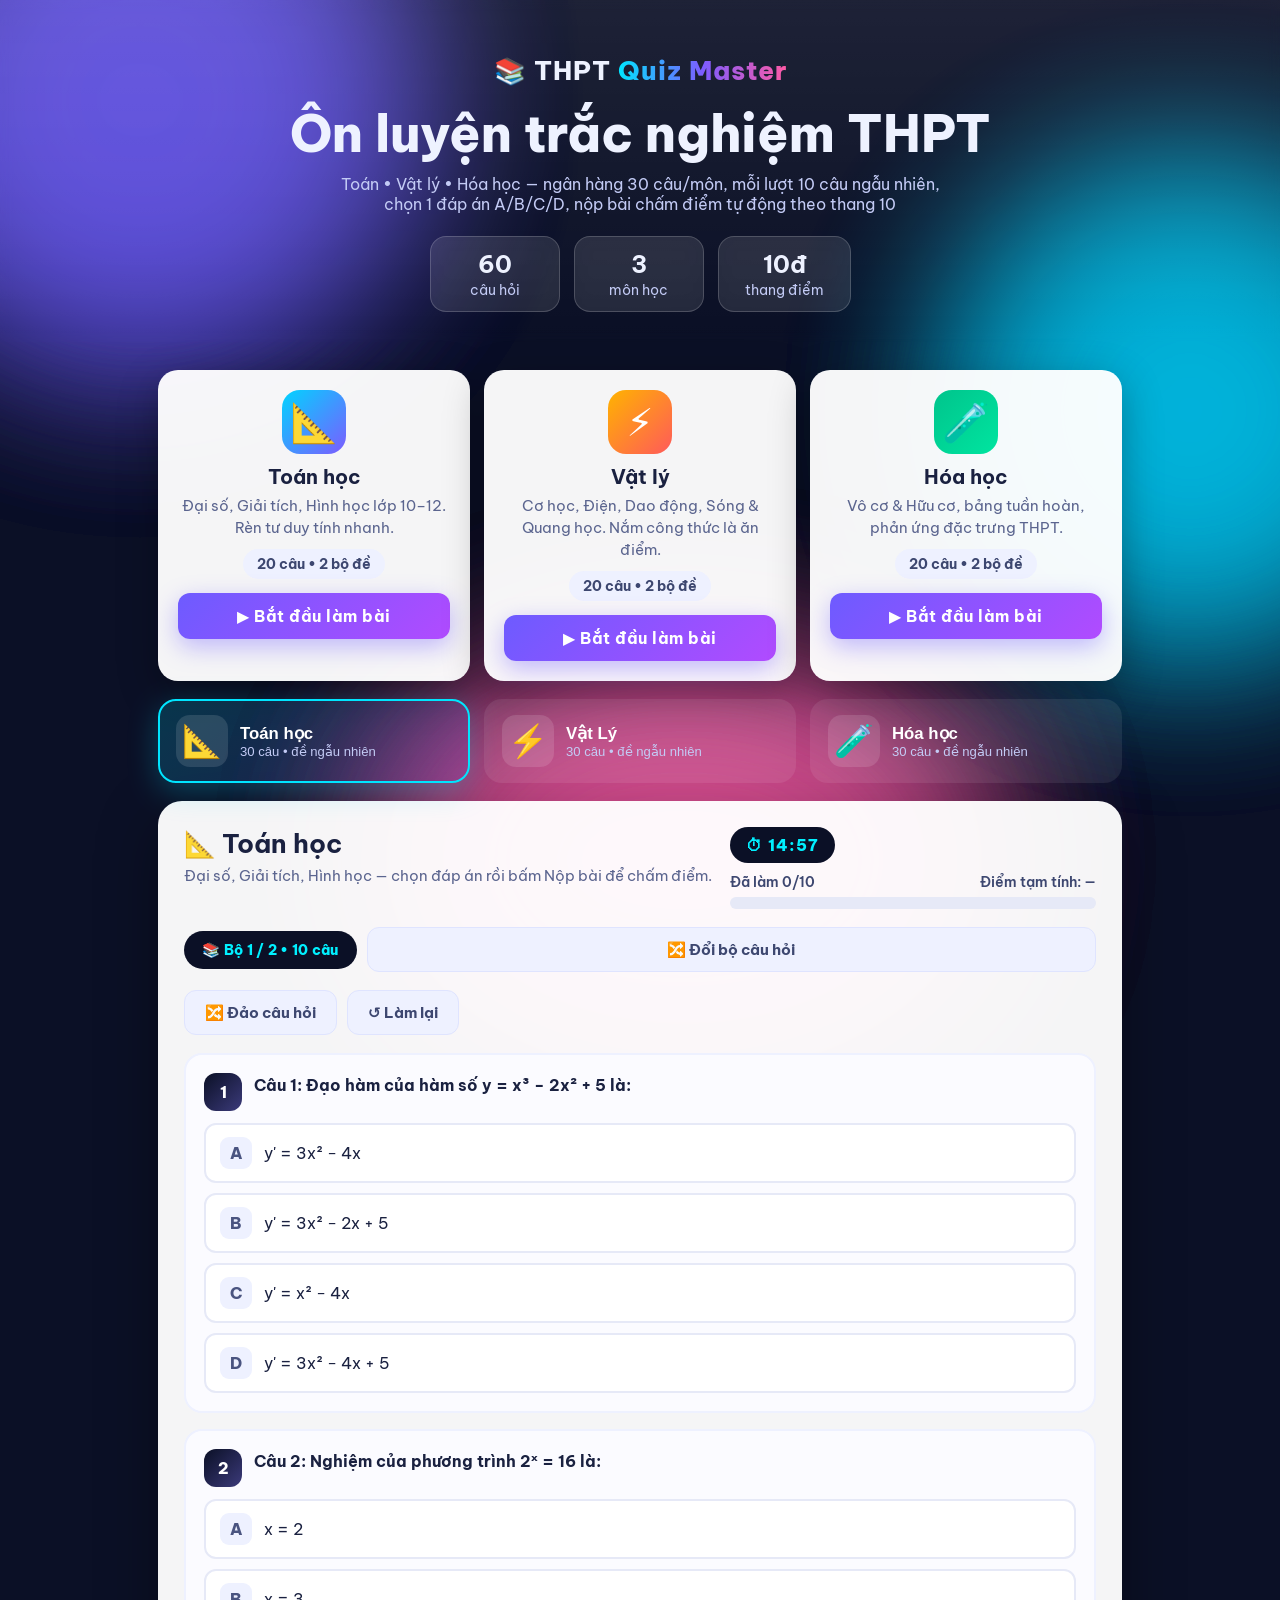
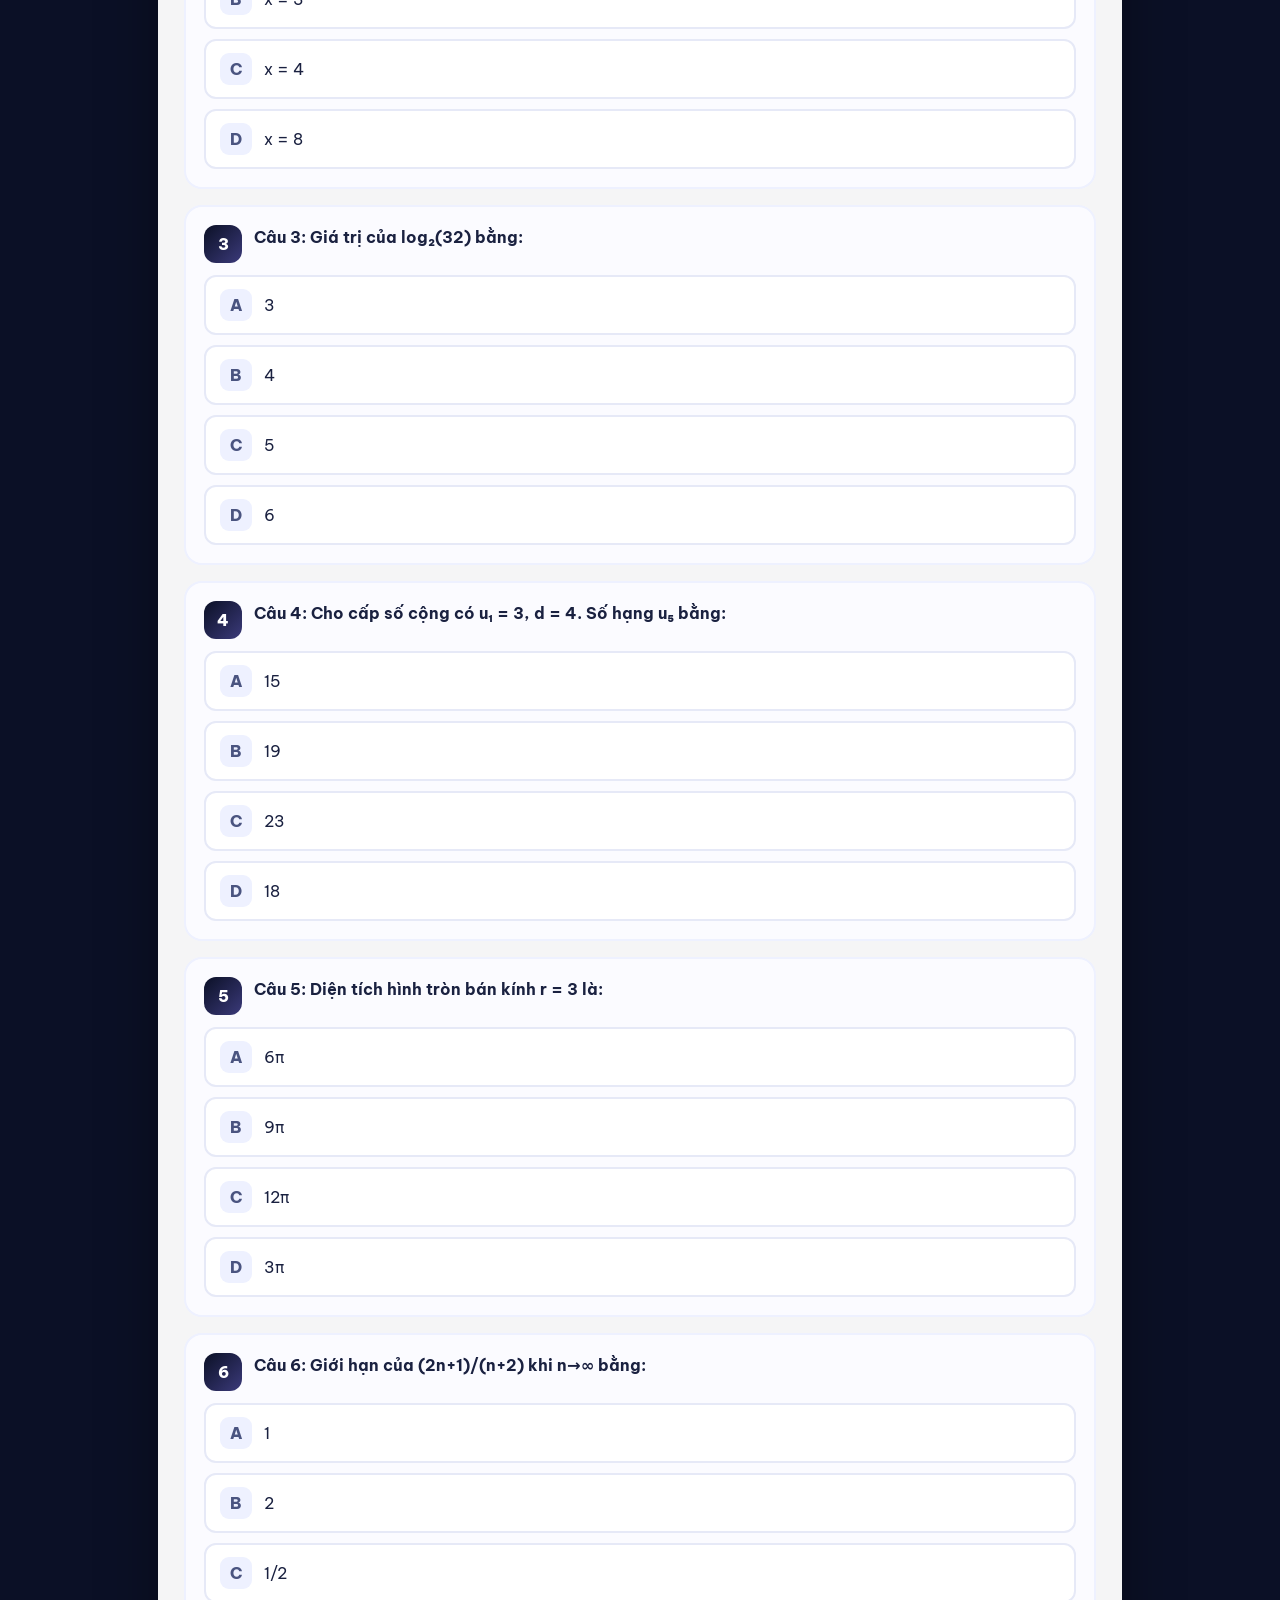
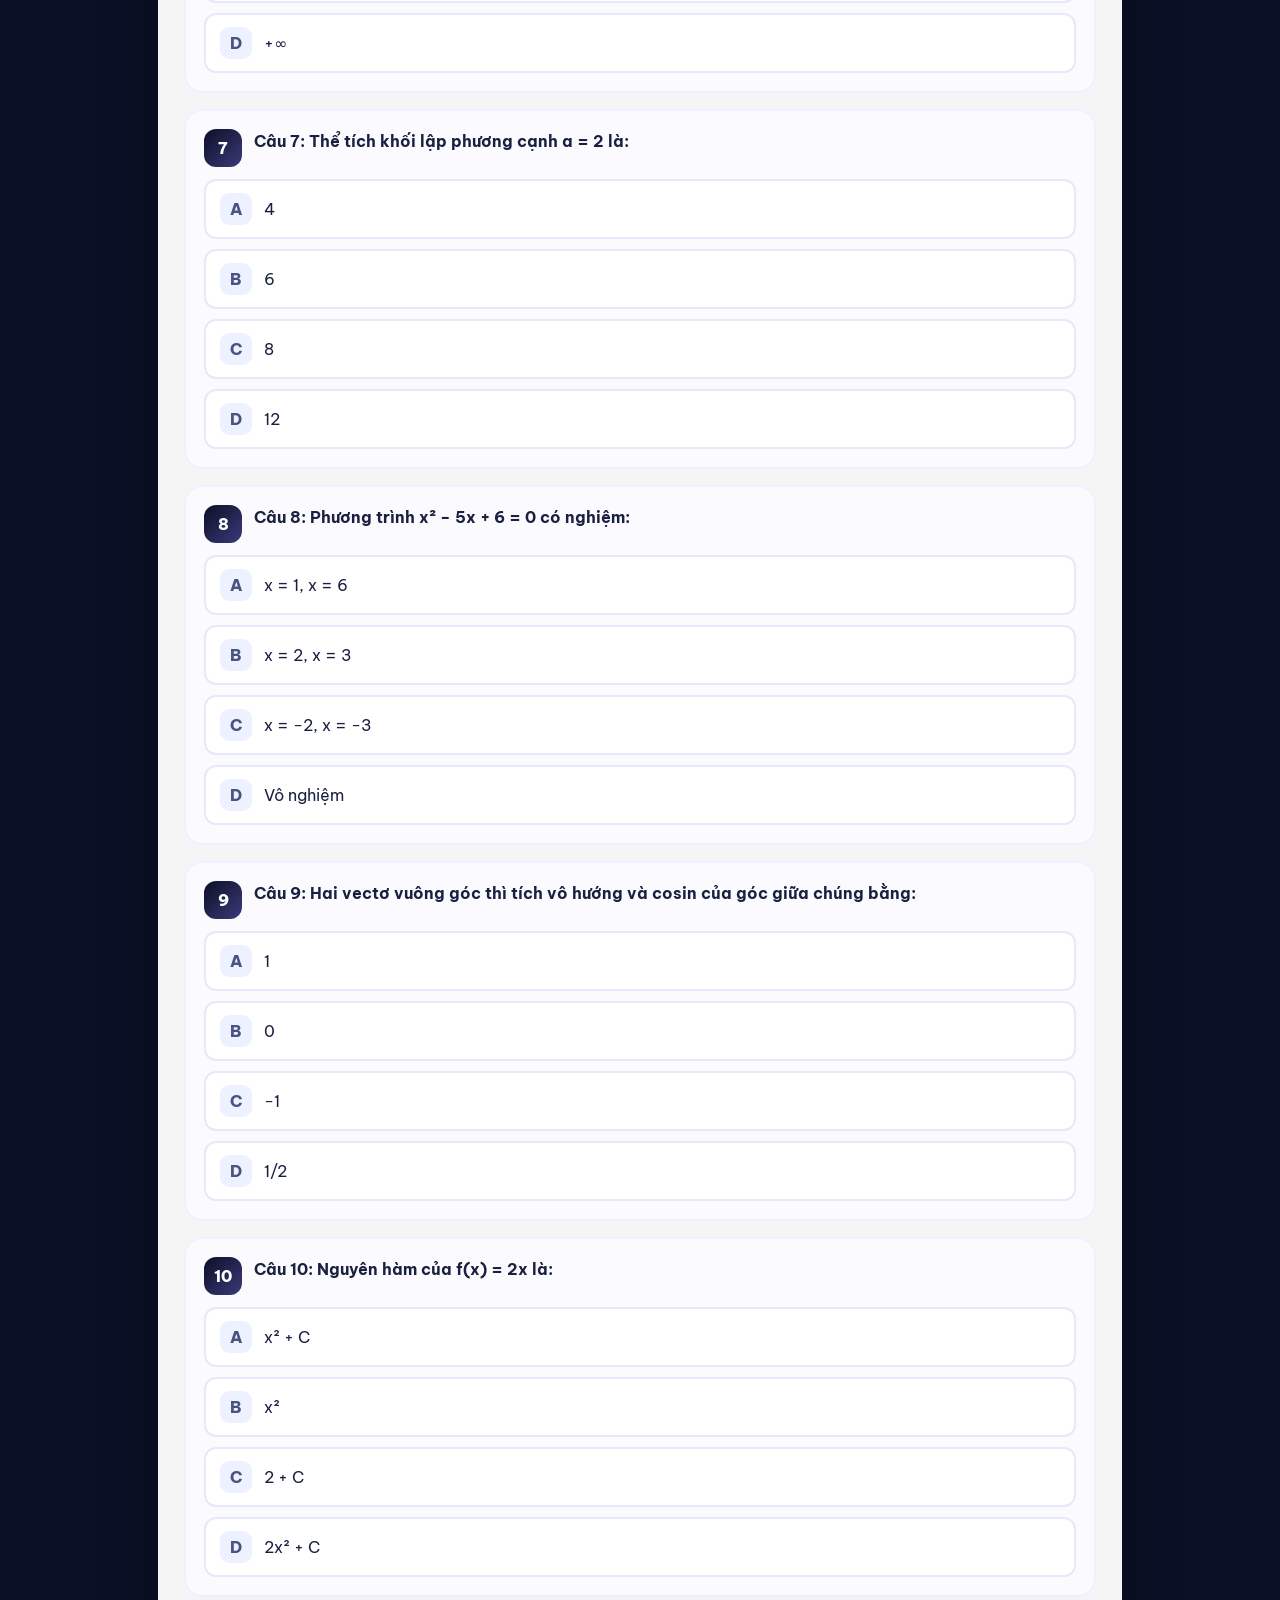
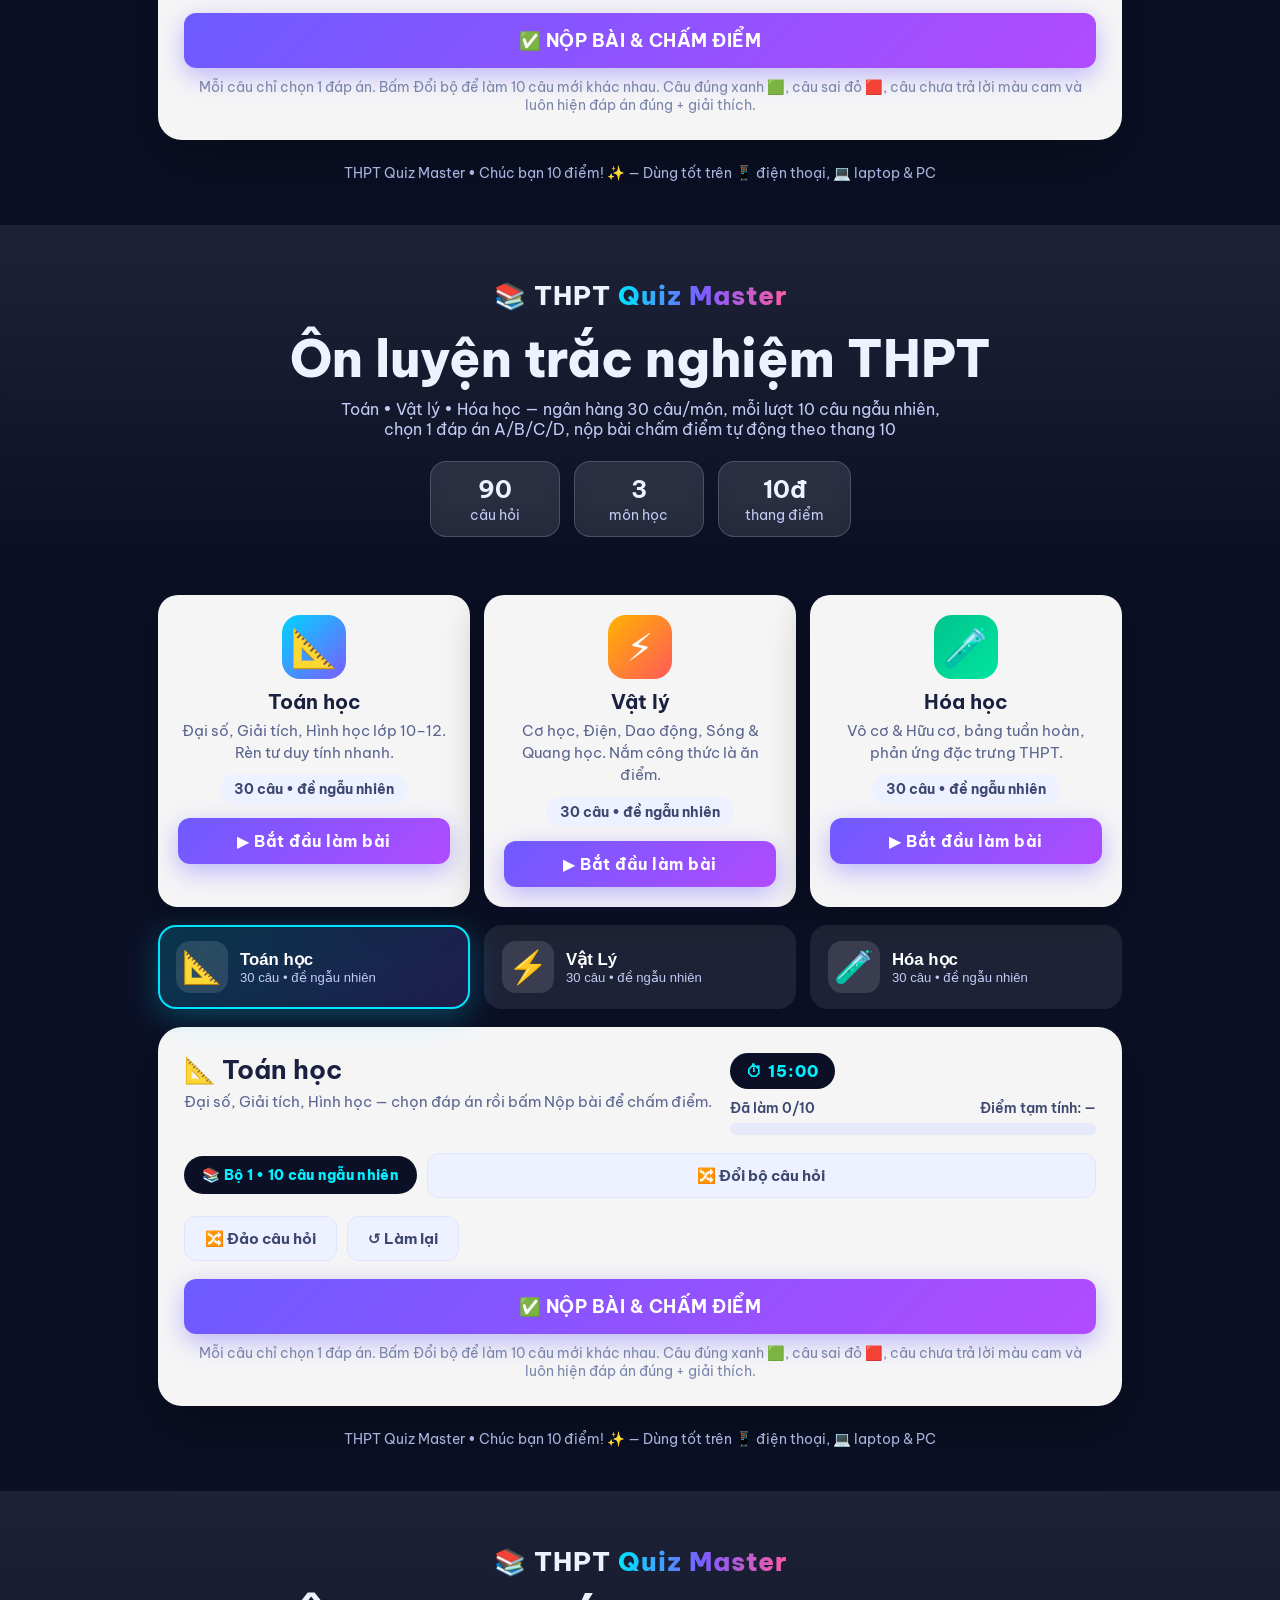
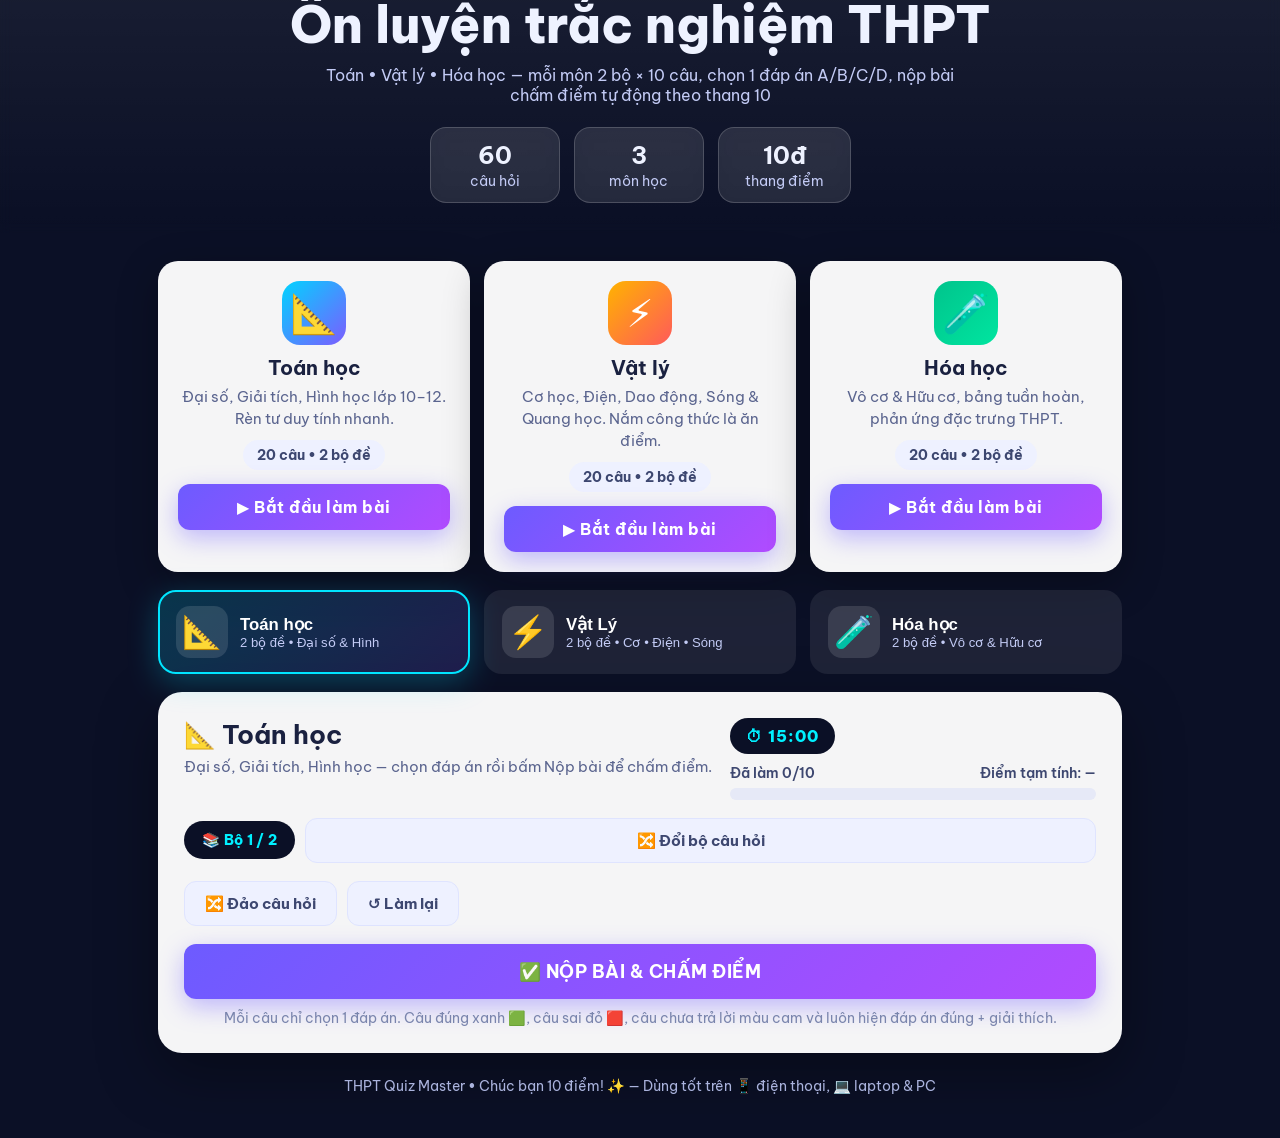
==== commit 951bdf8d: "Update print statement from 'Hello' to 'Goodbye'" ====
--- a/index.html
+++ b/index.html
@@ -4,6 +4,7 @@
 <meta charset="UTF-8">
 <meta name="viewport" content="width=device-width, initial-scale=1.0">
 <title>THPT Quiz Master — Trắc nghiệm Toán • Lý • Hóa</title><!DOCTYPE html>
+<html lang="vi"><!DOCTYPE html>
 <html lang="vi">
 <head>
 <meta charset="UTF-8">
@@ -131,6 +132,10 @@
 </body>
 </html>
 
+<head>
+<meta charset="UTF-8">
+<meta name="viewport" content="width=device-width, initial-scale=1.0">
+<title>THPT Quiz Master — Trắc nghiệm Toán • Lý • Hóa</title>
 <link rel="stylesheet" href="style.css">
 <link rel="preconnect" href="https://fonts.googleapis.com">
 <link href="https://fonts.googleapis.com/css2?family=Be+Vietnam+Pro:wght@400;500;600;700;800&display=swap" rel="stylesheet">
@@ -144,9 +149,9 @@
   <div class="hero-inner">
     <div class="logo">📚 THPT <span>Quiz Master</span></div>
     <h1>Ôn luyện trắc nghiệm THPT</h1>
-    <p>Toán • Vật lý • Hóa học — mỗi môn 2 bộ × 10 câu, chọn 1 đáp án A/B/C/D, nộp bài chấm điểm tự động theo thang 10</p>
+    <p>Toán • Vật lý • Hóa học — ngân hàng 30 câu/môn, mỗi lượt 10 câu ngẫu nhiên, chọn 1 đáp án A/B/C/D, nộp bài chấm điểm tự động theo thang 10</p>
     <div class="stats">
-      <div class="stat"><strong id="statTotal">60</strong><span>câu hỏi</span></div>
+      <div class="stat"><strong id="statTotal">90</strong><span>câu hỏi</span></div>
       <div class="stat"><strong>3</strong><span>môn học</span></div>
       <div class="stat"><strong>10đ</strong><span>thang điểm</span></div>
     </div>
@@ -160,21 +165,21 @@
       <div class="card-icon math">📐</div>
       <h3>Toán học</h3>
       <p>Đại số, Giải tích, Hình học lớp 10–12. Rèn tư duy tính nhanh.</p>
-      <div class="card-meta" id="cardCountToan">20 câu • 2 bộ đề</div>
+      <div class="card-meta" id="cardCountToan">30 câu • đề ngẫu nhiên</div>
       <button class="btn primary" data-goto="toan">▶ Bắt đầu làm bài</button>
     </div>
     <div class="card">
       <div class="card-icon phys">⚡</div>
       <h3>Vật lý</h3>
       <p>Cơ học, Điện, Dao động, Sóng & Quang học. Nắm công thức là ăn điểm.</p>
-      <div class="card-meta" id="cardCountLy">20 câu • 2 bộ đề</div>
+      <div class="card-meta" id="cardCountLy">30 câu • đề ngẫu nhiên</div>
       <button class="btn primary" data-goto="ly">▶ Bắt đầu làm bài</button>
     </div>
     <div class="card">
       <div class="card-icon chem">🧪</div>
       <h3>Hóa học</h3>
       <p>Vô cơ & Hữu cơ, bảng tuần hoàn, phản ứng đặc trưng THPT.</p>
-      <div class="card-meta" id="cardCountHoa">20 câu • 2 bộ đề</div>
+      <div class="card-meta" id="cardCountHoa">30 câu • đề ngẫu nhiên</div>
       <button class="btn primary" data-goto="hoa">▶ Bắt đầu làm bài</button>
     </div>
   </section>
@@ -182,15 +187,15 @@
   <nav class="subjects" id="subjectTabs" aria-label="Chuyển môn học">
     <button class="tab active" data-subject="toan">
       <span class="icon">📐</span>
-      <span><b>Toán học</b><i>2 bộ đề • Đại số & Hình</i></span>
+      <span><b>Toán học</b><i>30 câu • đề ngẫu nhiên</i></span>
     </button>
     <button class="tab" data-subject="ly">
       <span class="icon">⚡</span>
-      <span><b>Vật Lý</b><i>2 bộ đề • Cơ • Điện • Sóng</i></span>
+      <span><b>Vật Lý</b><i>30 câu • đề ngẫu nhiên</i></span>
     </button>
     <button class="tab" data-subject="hoa">
       <span class="icon">🧪</span>
-      <span><b>Hóa học</b><i>2 bộ đề • Vô cơ & Hữu cơ</i></span>
+      <span><b>Hóa học</b><i>30 câu • đề ngẫu nhiên</i></span>
     </button>
   </nav>
 
@@ -210,7 +215,7 @@
     </div>
 
     <div class="setbar">
-      <span class="set-pill" id="setInfo">📚 Bộ 1 / 2</span>
+      <span class="set-pill" id="setInfo">📚 Bộ 1 • 10 câu ngẫu nhiên</span>
       <button class="btn ghost" id="btnSet">🔀 Đổi bộ câu hỏi</button>
     </div>
 
@@ -223,7 +228,7 @@
 
     <div class="submit-zone">
       <button class="btn primary" id="btnSubmit">✅ NỘP BÀI & CHẤM ĐIỂM</button>
-      <p class="hint">Mỗi câu chỉ chọn 1 đáp án. Câu đúng xanh 🟩, câu sai đỏ 🟥, câu chưa trả lời màu cam và luôn hiện đáp án đúng + giải thích.</p>
+      <p class="hint">Mỗi câu chỉ chọn 1 đáp án. Bấm Đổi bộ để làm 10 câu mới khác nhau. Câu đúng xanh 🟩, câu sai đỏ 🟥, câu chưa trả lời màu cam và luôn hiện đáp án đúng + giải thích.</p>
     </div>
 
     <div class="result hidden" id="resultBox">
@@ -252,3 +257,125 @@
 <script src="script.js"></script>
 </body>
 </html>
+
+<link rel="stylesheet" href="style.css">
+<link rel="preconnect" href="https://fonts.googleapis.com">
+<link href="https://fonts.googleapis.com/css2?family=Be+Vietnam+Pro:wght@400;500;600;700;800&display=swap" rel="stylesheet">
+</head>
+<body>
+<div class="bg-blob b1"></div>
+<div class="bg-blob b2"></div>
+<div class="bg-blob b3"></div>
+
+<header class="hero">
+  <div class="hero-inner">
+    <div class="logo">📚 THPT <span>Quiz Master</span></div>
+    <h1>Ôn luyện trắc nghiệm THPT</h1>
+    <p>Toán • Vật lý • Hóa học — mỗi môn 2 bộ × 10 câu, chọn 1 đáp án A/B/C/D, nộp bài chấm điểm tự động theo thang 10</p>
+    <div class="stats">
+      <div class="stat"><strong id="statTotal">60</strong><span>câu hỏi</span></div>
+      <div class="stat"><strong>3</strong><span>môn học</span></div>
+      <div class="stat"><strong>10đ</strong><span>thang điểm</span></div>
+    </div>
+  </div>
+</header>
+
+<main class="container">
+  <!-- Khu vực chuyển đổi 3 môn: mỗi môn có biểu tượng, mô tả, nút bắt đầu -->
+  <section class="cards" id="subjectCards">
+    <div class="card">
+      <div class="card-icon math">📐</div>
+      <h3>Toán học</h3>
+      <p>Đại số, Giải tích, Hình học lớp 10–12. Rèn tư duy tính nhanh.</p>
+      <div class="card-meta" id="cardCountToan">20 câu • 2 bộ đề</div>
+      <button class="btn primary" data-goto="toan">▶ Bắt đầu làm bài</button>
+    </div>
+    <div class="card">
+      <div class="card-icon phys">⚡</div>
+      <h3>Vật lý</h3>
+      <p>Cơ học, Điện, Dao động, Sóng & Quang học. Nắm công thức là ăn điểm.</p>
+      <div class="card-meta" id="cardCountLy">20 câu • 2 bộ đề</div>
+      <button class="btn primary" data-goto="ly">▶ Bắt đầu làm bài</button>
+    </div>
+    <div class="card">
+      <div class="card-icon chem">🧪</div>
+      <h3>Hóa học</h3>
+      <p>Vô cơ & Hữu cơ, bảng tuần hoàn, phản ứng đặc trưng THPT.</p>
+      <div class="card-meta" id="cardCountHoa">20 câu • 2 bộ đề</div>
+      <button class="btn primary" data-goto="hoa">▶ Bắt đầu làm bài</button>
+    </div>
+  </section>
+
+  <nav class="subjects" id="subjectTabs" aria-label="Chuyển môn học">
+    <button class="tab active" data-subject="toan">
+      <span class="icon">📐</span>
+      <span><b>Toán học</b><i>2 bộ đề • Đại số & Hình</i></span>
+    </button>
+    <button class="tab" data-subject="ly">
+      <span class="icon">⚡</span>
+      <span><b>Vật Lý</b><i>2 bộ đề • Cơ • Điện • Sóng</i></span>
+    </button>
+    <button class="tab" data-subject="hoa">
+      <span class="icon">🧪</span>
+      <span><b>Hóa học</b><i>2 bộ đề • Vô cơ & Hữu cơ</i></span>
+    </button>
+  </nav>
+
+  <section class="board" id="board">
+    <div class="board-head">
+      <div>
+        <h2 id="subjectTitle">📐 Toán học</h2>
+        <p id="subjectDesc">Đại số, Giải tích, Hình học — chọn đáp án rồi bấm Nộp bài để chấm điểm.</p>
+      </div>
+      <div class="head-right">
+        <div class="timer" id="timer">⏱ 15:00</div>
+        <div class="progress-wrap">
+          <div class="progress-info"><span id="progressText">Đã làm 0/10</span><span id="scoreLive">Điểm tạm tính: —</span></div>
+          <div class="progress"><div id="progressBar"></div></div>
+        </div>
+      </div>
+    </div>
+
+    <div class="setbar">
+      <span class="set-pill" id="setInfo">📚 Bộ 1 / 2</span>
+      <button class="btn ghost" id="btnSet">🔀 Đổi bộ câu hỏi</button>
+    </div>
+
+    <div class="actions-top">
+      <button class="btn ghost" id="btnShuffle">🔀 Đảo câu hỏi</button>
+      <button class="btn ghost" id="btnReset">↺ Làm lại</button>
+    </div>
+
+    <div id="quiz"></div>
+
+    <div class="submit-zone">
+      <button class="btn primary" id="btnSubmit">✅ NỘP BÀI & CHẤM ĐIỂM</button>
+      <p class="hint">Mỗi câu chỉ chọn 1 đáp án. Câu đúng xanh 🟩, câu sai đỏ 🟥, câu chưa trả lời màu cam và luôn hiện đáp án đúng + giải thích.</p>
+    </div>
+
+    <div class="result hidden" id="resultBox">
+      <div class="result-card">
+        <div class="ring" id="scoreRing"><span id="scoreNum">0</span><small>/10</small></div>
+        <div class="result-text">
+          <h3 id="resultTitle">Hoàn thành!</h3>
+          <p id="resultDetail"></p>
+          <div class="stat-grid">
+            <div class="rstat ok"><strong id="rCorrect">0</strong><span>✅ Đúng</span></div>
+            <div class="rstat bad"><strong id="rWrong">0</strong><span>❌ Sai</span></div>
+            <div class="rstat none"><strong id="rBlank">0</strong><span>⚪ Chưa trả lời</span></div>
+            <div class="rstat pct"><strong id="rPct">0%</strong><span>📊 % đúng</span></div>
+          </div>
+          <div class="result-btns">
+            <button class="btn primary" id="btnRetry">🔁 Làm lại bài</button>
+            <button class="btn ghost" id="btnNext">Tiếp môn sau →</button>
+          </div>
+        </div>
+      </div>
+    </div>
+  </section>
+
+  <footer>THPT Quiz Master • Chúc bạn 10 điểm! ✨ — Dùng tốt trên 📱 điện thoại, 💻 laptop & PC</footer>
+</main>
+<script src="script.js"></script>
+</body>
+</html>
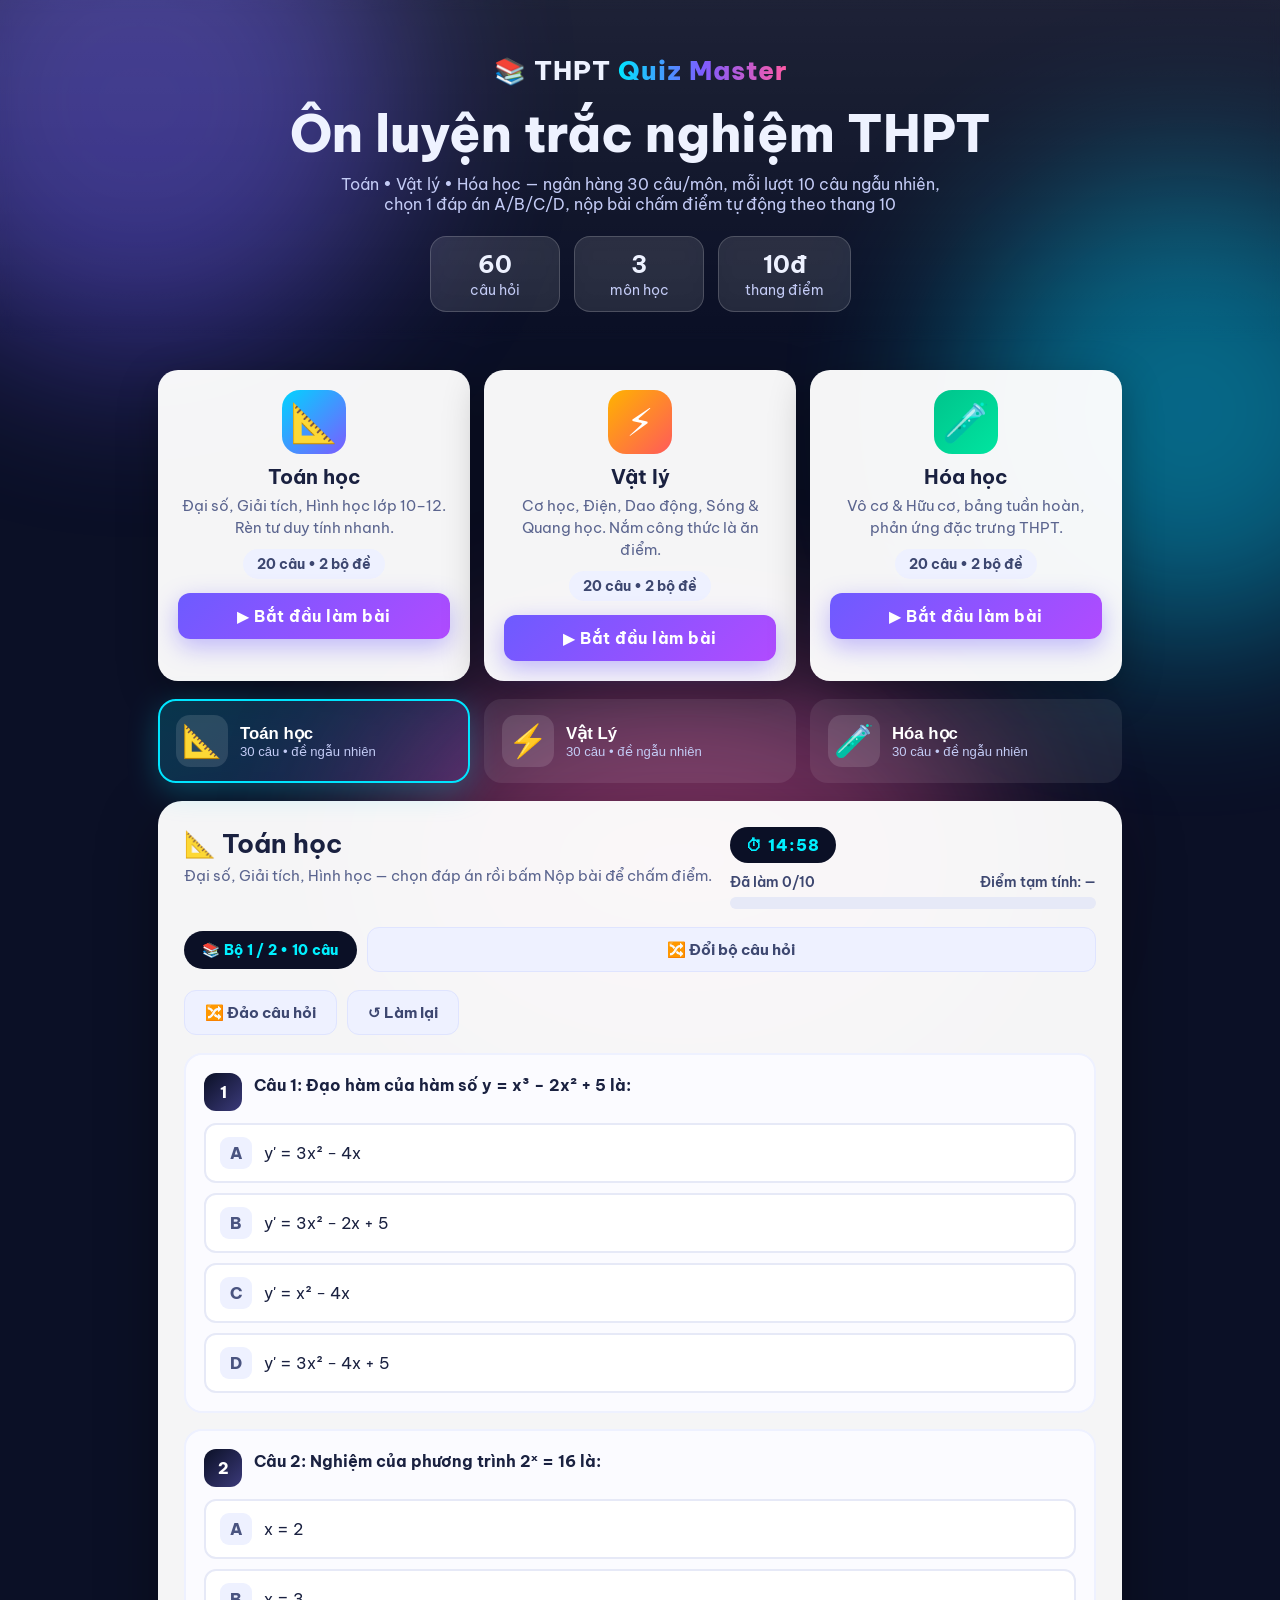
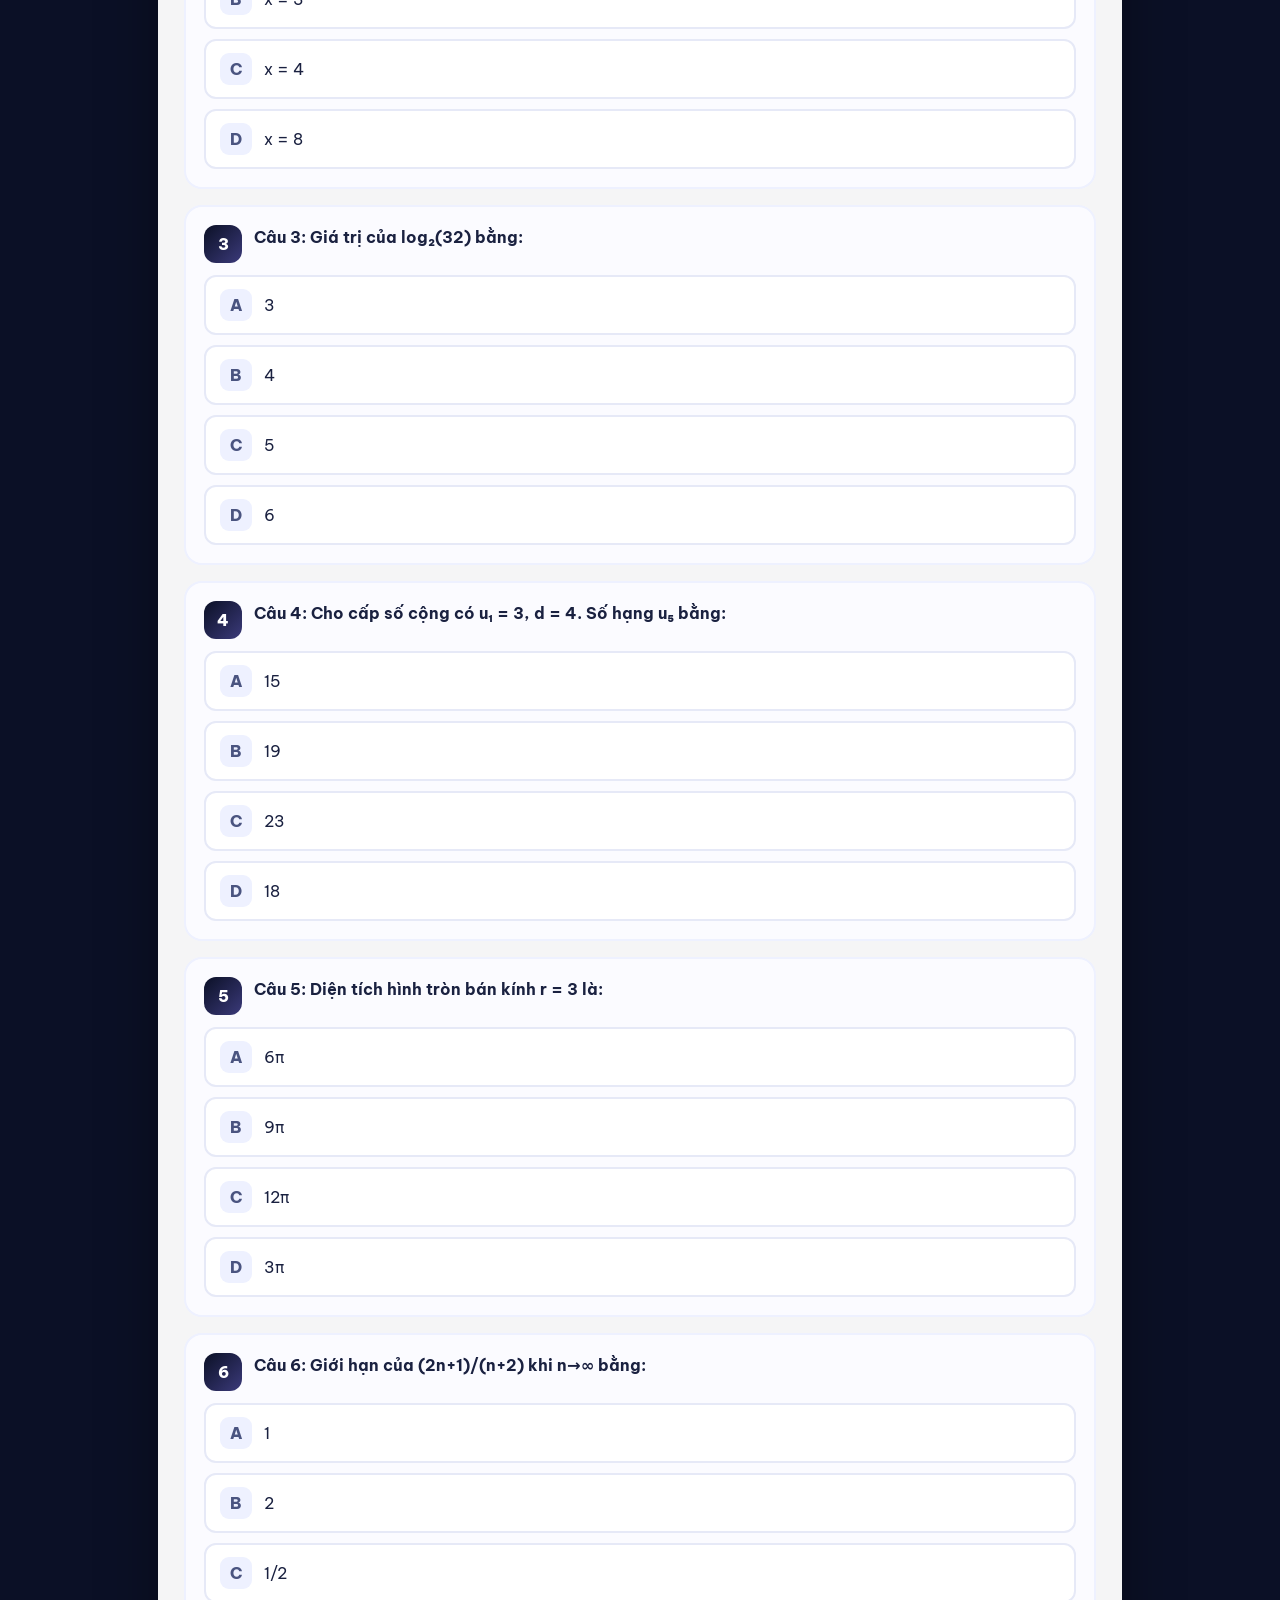
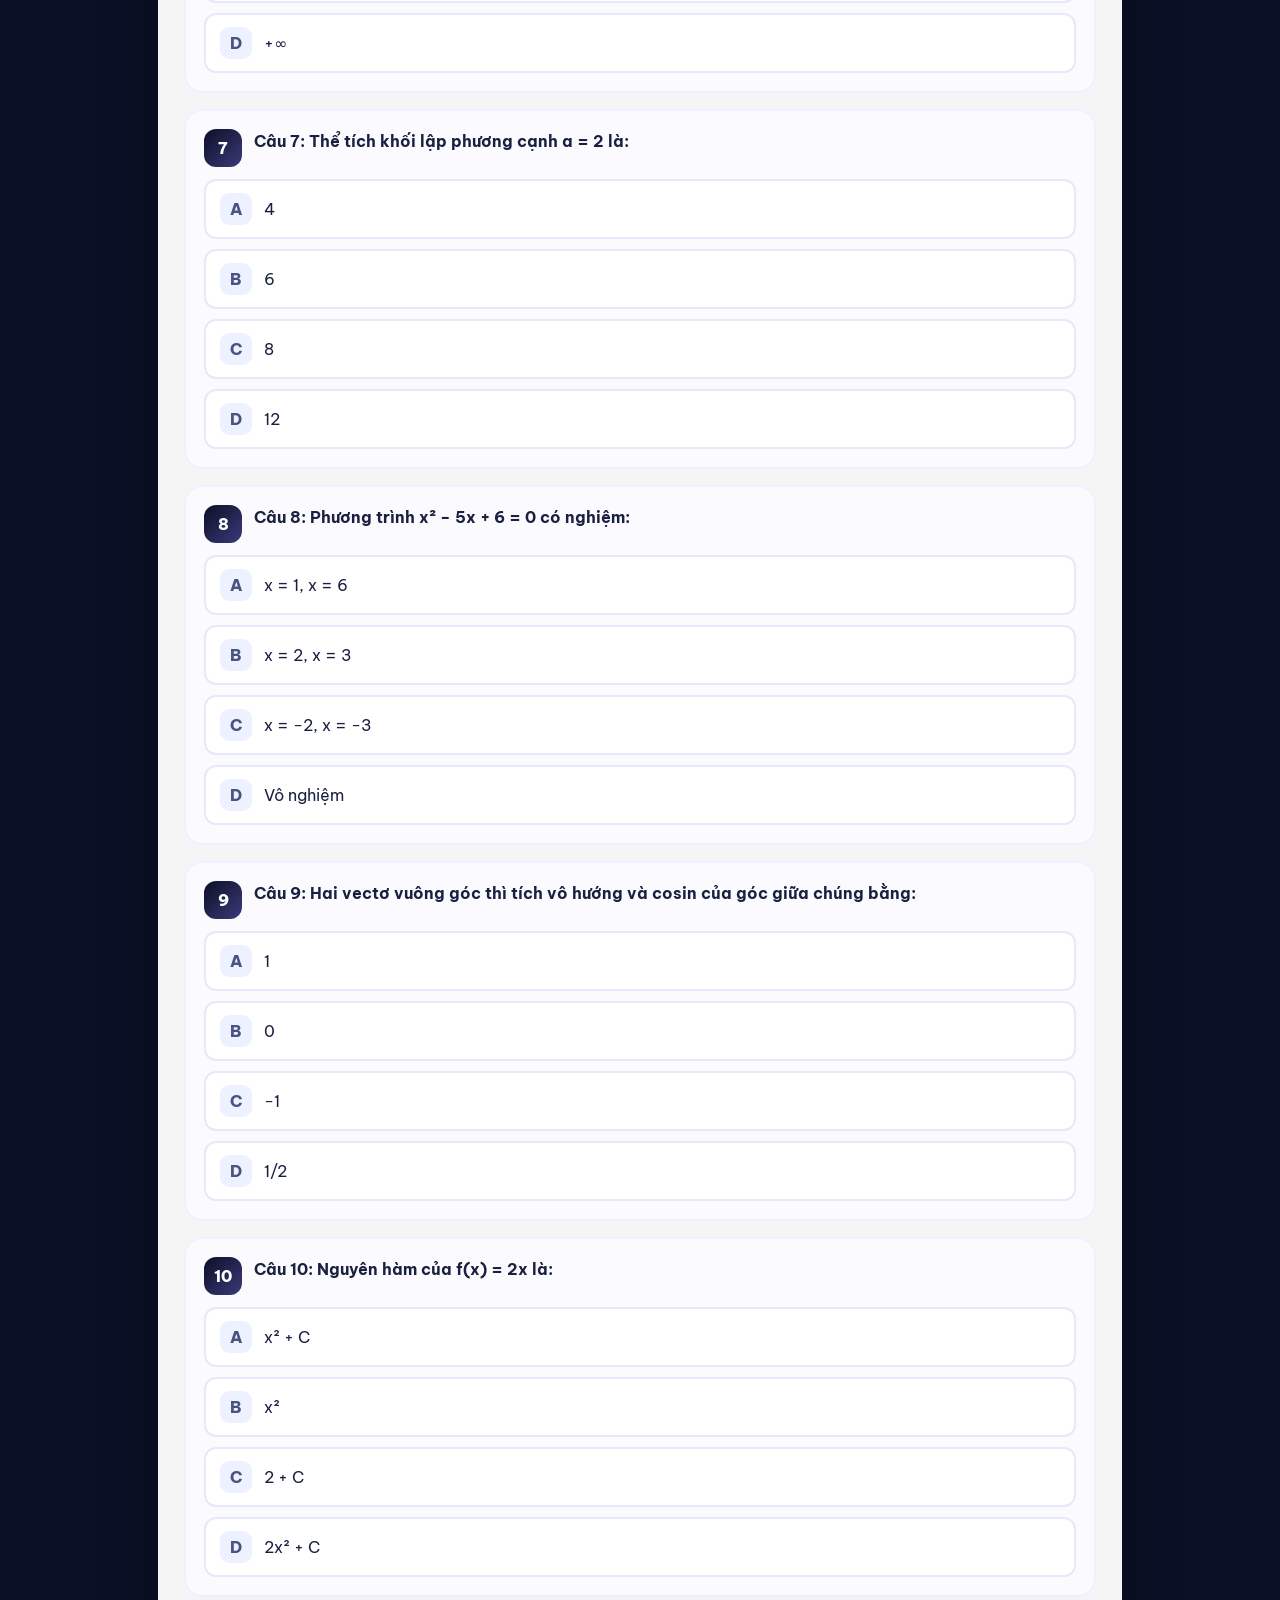
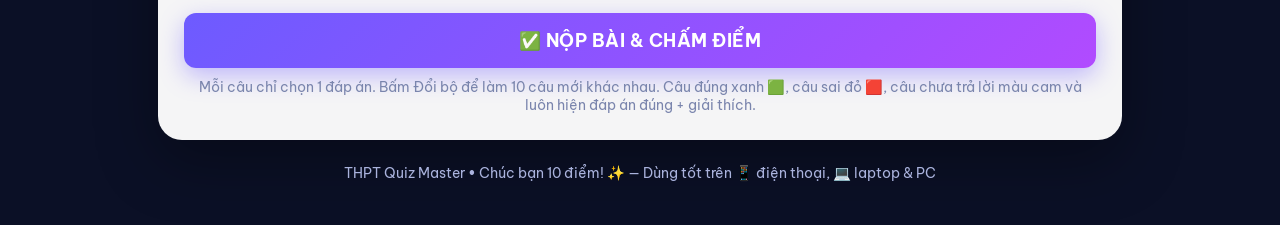
==== commit 202acc62: "Add files via upload" ====
--- a/index.html
+++ b/index.html
@@ -1,10 +1,4 @@
 <!DOCTYPE html>
-<html lang="vi">
-<head>
-<meta charset="UTF-8">
-<meta name="viewport" content="width=device-width, initial-scale=1.0">
-<title>THPT Quiz Master — Trắc nghiệm Toán • Lý • Hóa</title><!DOCTYPE html>
-<html lang="vi"><!DOCTYPE html>
 <html lang="vi">
 <head>
 <meta charset="UTF-8">
@@ -131,251 +125,3 @@
 <script src="script.js"></script>
 </body>
 </html>
-
-<head>
-<meta charset="UTF-8">
-<meta name="viewport" content="width=device-width, initial-scale=1.0">
-<title>THPT Quiz Master — Trắc nghiệm Toán • Lý • Hóa</title>
-<link rel="stylesheet" href="style.css">
-<link rel="preconnect" href="https://fonts.googleapis.com">
-<link href="https://fonts.googleapis.com/css2?family=Be+Vietnam+Pro:wght@400;500;600;700;800&display=swap" rel="stylesheet">
-</head>
-<body>
-<div class="bg-blob b1"></div>
-<div class="bg-blob b2"></div>
-<div class="bg-blob b3"></div>
-
-<header class="hero">
-  <div class="hero-inner">
-    <div class="logo">📚 THPT <span>Quiz Master</span></div>
-    <h1>Ôn luyện trắc nghiệm THPT</h1>
-    <p>Toán • Vật lý • Hóa học — ngân hàng 30 câu/môn, mỗi lượt 10 câu ngẫu nhiên, chọn 1 đáp án A/B/C/D, nộp bài chấm điểm tự động theo thang 10</p>
-    <div class="stats">
-      <div class="stat"><strong id="statTotal">90</strong><span>câu hỏi</span></div>
-      <div class="stat"><strong>3</strong><span>môn học</span></div>
-      <div class="stat"><strong>10đ</strong><span>thang điểm</span></div>
-    </div>
-  </div>
-</header>
-
-<main class="container">
-  <!-- Khu vực chuyển đổi 3 môn: mỗi môn có biểu tượng, mô tả, nút bắt đầu -->
-  <section class="cards" id="subjectCards">
-    <div class="card">
-      <div class="card-icon math">📐</div>
-      <h3>Toán học</h3>
-      <p>Đại số, Giải tích, Hình học lớp 10–12. Rèn tư duy tính nhanh.</p>
-      <div class="card-meta" id="cardCountToan">30 câu • đề ngẫu nhiên</div>
-      <button class="btn primary" data-goto="toan">▶ Bắt đầu làm bài</button>
-    </div>
-    <div class="card">
-      <div class="card-icon phys">⚡</div>
-      <h3>Vật lý</h3>
-      <p>Cơ học, Điện, Dao động, Sóng & Quang học. Nắm công thức là ăn điểm.</p>
-      <div class="card-meta" id="cardCountLy">30 câu • đề ngẫu nhiên</div>
-      <button class="btn primary" data-goto="ly">▶ Bắt đầu làm bài</button>
-    </div>
-    <div class="card">
-      <div class="card-icon chem">🧪</div>
-      <h3>Hóa học</h3>
-      <p>Vô cơ & Hữu cơ, bảng tuần hoàn, phản ứng đặc trưng THPT.</p>
-      <div class="card-meta" id="cardCountHoa">30 câu • đề ngẫu nhiên</div>
-      <button class="btn primary" data-goto="hoa">▶ Bắt đầu làm bài</button>
-    </div>
-  </section>
-
-  <nav class="subjects" id="subjectTabs" aria-label="Chuyển môn học">
-    <button class="tab active" data-subject="toan">
-      <span class="icon">📐</span>
-      <span><b>Toán học</b><i>30 câu • đề ngẫu nhiên</i></span>
-    </button>
-    <button class="tab" data-subject="ly">
-      <span class="icon">⚡</span>
-      <span><b>Vật Lý</b><i>30 câu • đề ngẫu nhiên</i></span>
-    </button>
-    <button class="tab" data-subject="hoa">
-      <span class="icon">🧪</span>
-      <span><b>Hóa học</b><i>30 câu • đề ngẫu nhiên</i></span>
-    </button>
-  </nav>
-
-  <section class="board" id="board">
-    <div class="board-head">
-      <div>
-        <h2 id="subjectTitle">📐 Toán học</h2>
-        <p id="subjectDesc">Đại số, Giải tích, Hình học — chọn đáp án rồi bấm Nộp bài để chấm điểm.</p>
-      </div>
-      <div class="head-right">
-        <div class="timer" id="timer">⏱ 15:00</div>
-        <div class="progress-wrap">
-          <div class="progress-info"><span id="progressText">Đã làm 0/10</span><span id="scoreLive">Điểm tạm tính: —</span></div>
-          <div class="progress"><div id="progressBar"></div></div>
-        </div>
-      </div>
-    </div>
-
-    <div class="setbar">
-      <span class="set-pill" id="setInfo">📚 Bộ 1 • 10 câu ngẫu nhiên</span>
-      <button class="btn ghost" id="btnSet">🔀 Đổi bộ câu hỏi</button>
-    </div>
-
-    <div class="actions-top">
-      <button class="btn ghost" id="btnShuffle">🔀 Đảo câu hỏi</button>
-      <button class="btn ghost" id="btnReset">↺ Làm lại</button>
-    </div>
-
-    <div id="quiz"></div>
-
-    <div class="submit-zone">
-      <button class="btn primary" id="btnSubmit">✅ NỘP BÀI & CHẤM ĐIỂM</button>
-      <p class="hint">Mỗi câu chỉ chọn 1 đáp án. Bấm Đổi bộ để làm 10 câu mới khác nhau. Câu đúng xanh 🟩, câu sai đỏ 🟥, câu chưa trả lời màu cam và luôn hiện đáp án đúng + giải thích.</p>
-    </div>
-
-    <div class="result hidden" id="resultBox">
-      <div class="result-card">
-        <div class="ring" id="scoreRing"><span id="scoreNum">0</span><small>/10</small></div>
-        <div class="result-text">
-          <h3 id="resultTitle">Hoàn thành!</h3>
-          <p id="resultDetail"></p>
-          <div class="stat-grid">
-            <div class="rstat ok"><strong id="rCorrect">0</strong><span>✅ Đúng</span></div>
-            <div class="rstat bad"><strong id="rWrong">0</strong><span>❌ Sai</span></div>
-            <div class="rstat none"><strong id="rBlank">0</strong><span>⚪ Chưa trả lời</span></div>
-            <div class="rstat pct"><strong id="rPct">0%</strong><span>📊 % đúng</span></div>
-          </div>
-          <div class="result-btns">
-            <button class="btn primary" id="btnRetry">🔁 Làm lại bài</button>
-            <button class="btn ghost" id="btnNext">Tiếp môn sau →</button>
-          </div>
-        </div>
-      </div>
-    </div>
-  </section>
-
-  <footer>THPT Quiz Master • Chúc bạn 10 điểm! ✨ — Dùng tốt trên 📱 điện thoại, 💻 laptop & PC</footer>
-</main>
-<script src="script.js"></script>
-</body>
-</html>
-
-<link rel="stylesheet" href="style.css">
-<link rel="preconnect" href="https://fonts.googleapis.com">
-<link href="https://fonts.googleapis.com/css2?family=Be+Vietnam+Pro:wght@400;500;600;700;800&display=swap" rel="stylesheet">
-</head>
-<body>
-<div class="bg-blob b1"></div>
-<div class="bg-blob b2"></div>
-<div class="bg-blob b3"></div>
-
-<header class="hero">
-  <div class="hero-inner">
-    <div class="logo">📚 THPT <span>Quiz Master</span></div>
-    <h1>Ôn luyện trắc nghiệm THPT</h1>
-    <p>Toán • Vật lý • Hóa học — mỗi môn 2 bộ × 10 câu, chọn 1 đáp án A/B/C/D, nộp bài chấm điểm tự động theo thang 10</p>
-    <div class="stats">
-      <div class="stat"><strong id="statTotal">60</strong><span>câu hỏi</span></div>
-      <div class="stat"><strong>3</strong><span>môn học</span></div>
-      <div class="stat"><strong>10đ</strong><span>thang điểm</span></div>
-    </div>
-  </div>
-</header>
-
-<main class="container">
-  <!-- Khu vực chuyển đổi 3 môn: mỗi môn có biểu tượng, mô tả, nút bắt đầu -->
-  <section class="cards" id="subjectCards">
-    <div class="card">
-      <div class="card-icon math">📐</div>
-      <h3>Toán học</h3>
-      <p>Đại số, Giải tích, Hình học lớp 10–12. Rèn tư duy tính nhanh.</p>
-      <div class="card-meta" id="cardCountToan">20 câu • 2 bộ đề</div>
-      <button class="btn primary" data-goto="toan">▶ Bắt đầu làm bài</button>
-    </div>
-    <div class="card">
-      <div class="card-icon phys">⚡</div>
-      <h3>Vật lý</h3>
-      <p>Cơ học, Điện, Dao động, Sóng & Quang học. Nắm công thức là ăn điểm.</p>
-      <div class="card-meta" id="cardCountLy">20 câu • 2 bộ đề</div>
-      <button class="btn primary" data-goto="ly">▶ Bắt đầu làm bài</button>
-    </div>
-    <div class="card">
-      <div class="card-icon chem">🧪</div>
-      <h3>Hóa học</h3>
-      <p>Vô cơ & Hữu cơ, bảng tuần hoàn, phản ứng đặc trưng THPT.</p>
-      <div class="card-meta" id="cardCountHoa">20 câu • 2 bộ đề</div>
-      <button class="btn primary" data-goto="hoa">▶ Bắt đầu làm bài</button>
-    </div>
-  </section>
-
-  <nav class="subjects" id="subjectTabs" aria-label="Chuyển môn học">
-    <button class="tab active" data-subject="toan">
-      <span class="icon">📐</span>
-      <span><b>Toán học</b><i>2 bộ đề • Đại số & Hình</i></span>
-    </button>
-    <button class="tab" data-subject="ly">
-      <span class="icon">⚡</span>
-      <span><b>Vật Lý</b><i>2 bộ đề • Cơ • Điện • Sóng</i></span>
-    </button>
-    <button class="tab" data-subject="hoa">
-      <span class="icon">🧪</span>
-      <span><b>Hóa học</b><i>2 bộ đề • Vô cơ & Hữu cơ</i></span>
-    </button>
-  </nav>
-
-  <section class="board" id="board">
-    <div class="board-head">
-      <div>
-        <h2 id="subjectTitle">📐 Toán học</h2>
-        <p id="subjectDesc">Đại số, Giải tích, Hình học — chọn đáp án rồi bấm Nộp bài để chấm điểm.</p>
-      </div>
-      <div class="head-right">
-        <div class="timer" id="timer">⏱ 15:00</div>
-        <div class="progress-wrap">
-          <div class="progress-info"><span id="progressText">Đã làm 0/10</span><span id="scoreLive">Điểm tạm tính: —</span></div>
-          <div class="progress"><div id="progressBar"></div></div>
-        </div>
-      </div>
-    </div>
-
-    <div class="setbar">
-      <span class="set-pill" id="setInfo">📚 Bộ 1 / 2</span>
-      <button class="btn ghost" id="btnSet">🔀 Đổi bộ câu hỏi</button>
-    </div>
-
-    <div class="actions-top">
-      <button class="btn ghost" id="btnShuffle">🔀 Đảo câu hỏi</button>
-      <button class="btn ghost" id="btnReset">↺ Làm lại</button>
-    </div>
-
-    <div id="quiz"></div>
-
-    <div class="submit-zone">
-      <button class="btn primary" id="btnSubmit">✅ NỘP BÀI & CHẤM ĐIỂM</button>
-      <p class="hint">Mỗi câu chỉ chọn 1 đáp án. Câu đúng xanh 🟩, câu sai đỏ 🟥, câu chưa trả lời màu cam và luôn hiện đáp án đúng + giải thích.</p>
-    </div>
-
-    <div class="result hidden" id="resultBox">
-      <div class="result-card">
-        <div class="ring" id="scoreRing"><span id="scoreNum">0</span><small>/10</small></div>
-        <div class="result-text">
-          <h3 id="resultTitle">Hoàn thành!</h3>
-          <p id="resultDetail"></p>
-          <div class="stat-grid">
-            <div class="rstat ok"><strong id="rCorrect">0</strong><span>✅ Đúng</span></div>
-            <div class="rstat bad"><strong id="rWrong">0</strong><span>❌ Sai</span></div>
-            <div class="rstat none"><strong id="rBlank">0</strong><span>⚪ Chưa trả lời</span></div>
-            <div class="rstat pct"><strong id="rPct">0%</strong><span>📊 % đúng</span></div>
-          </div>
-          <div class="result-btns">
-            <button class="btn primary" id="btnRetry">🔁 Làm lại bài</button>
-            <button class="btn ghost" id="btnNext">Tiếp môn sau →</button>
-          </div>
-        </div>
-      </div>
-    </div>
-  </section>
-
-  <footer>THPT Quiz Master • Chúc bạn 10 điểm! ✨ — Dùng tốt trên 📱 điện thoại, 💻 laptop & PC</footer>
-</main>
-<script src="script.js"></script>
-</body>
-</html>
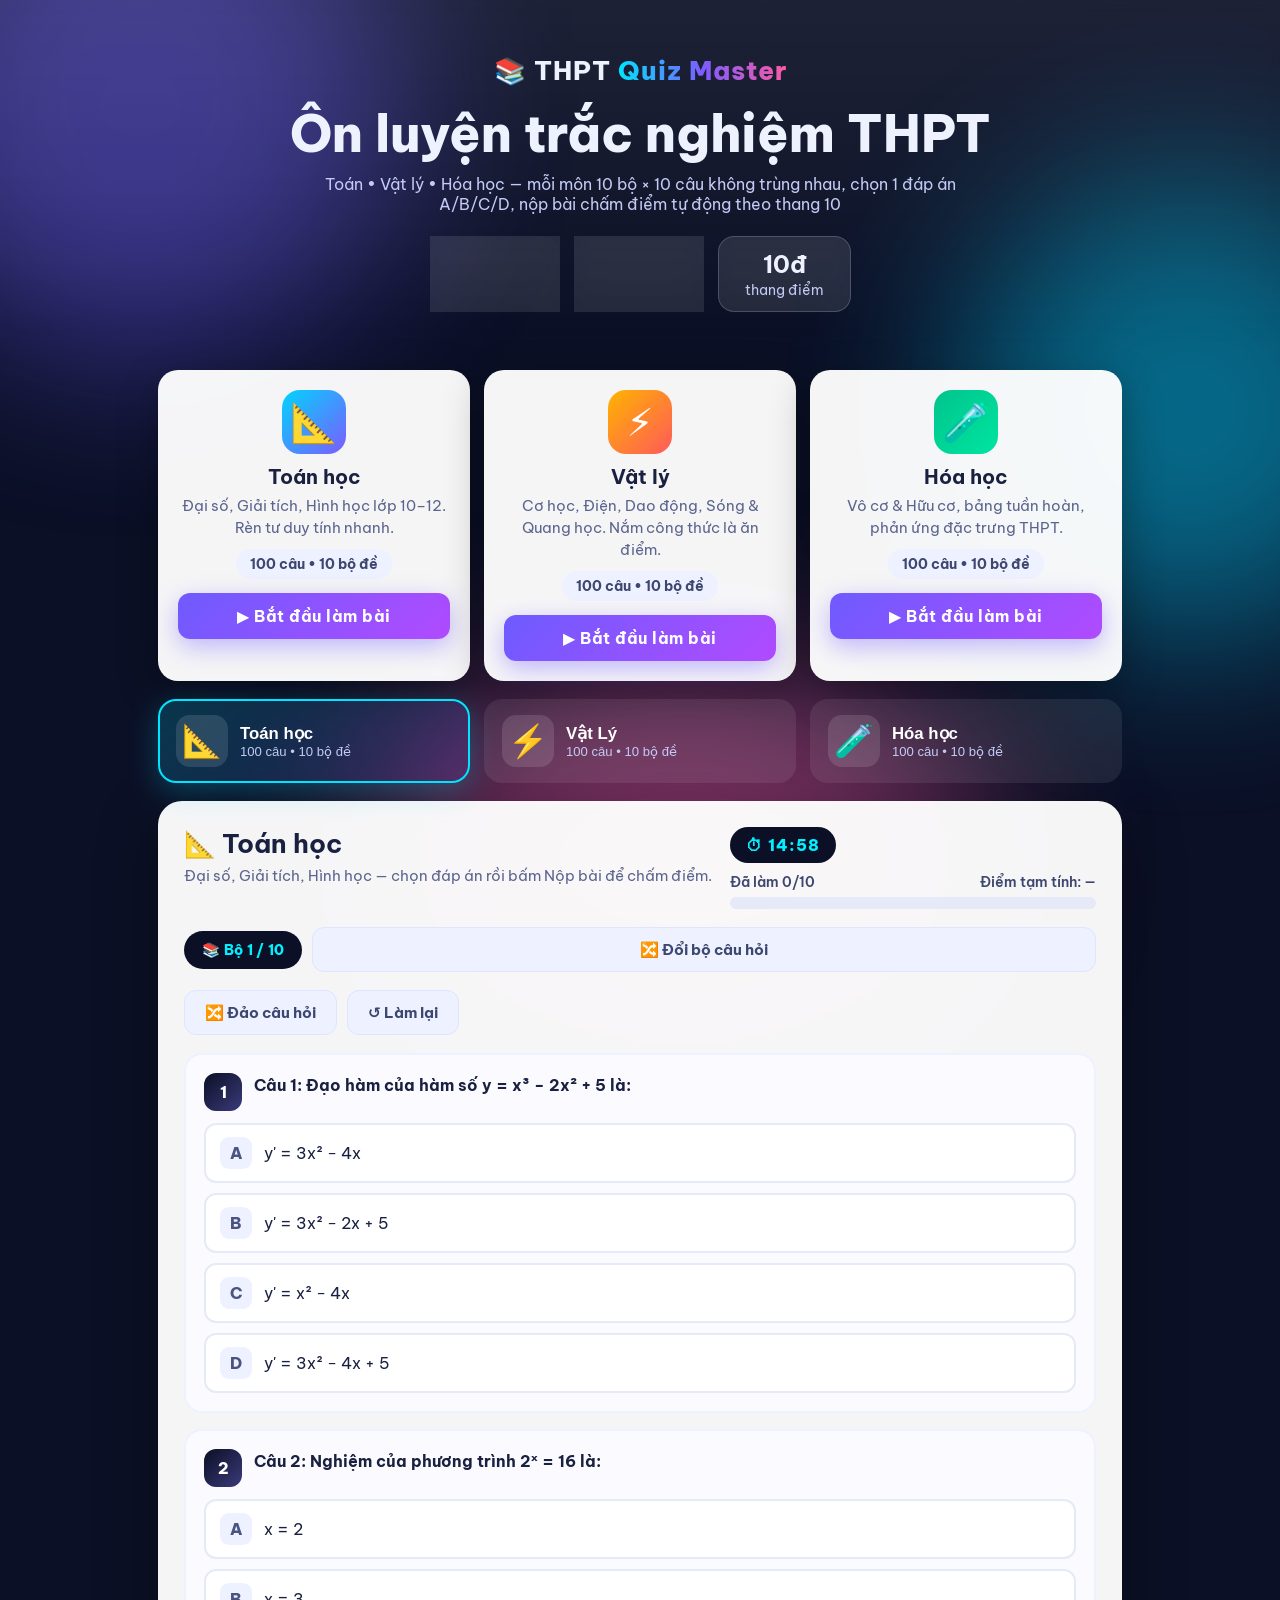
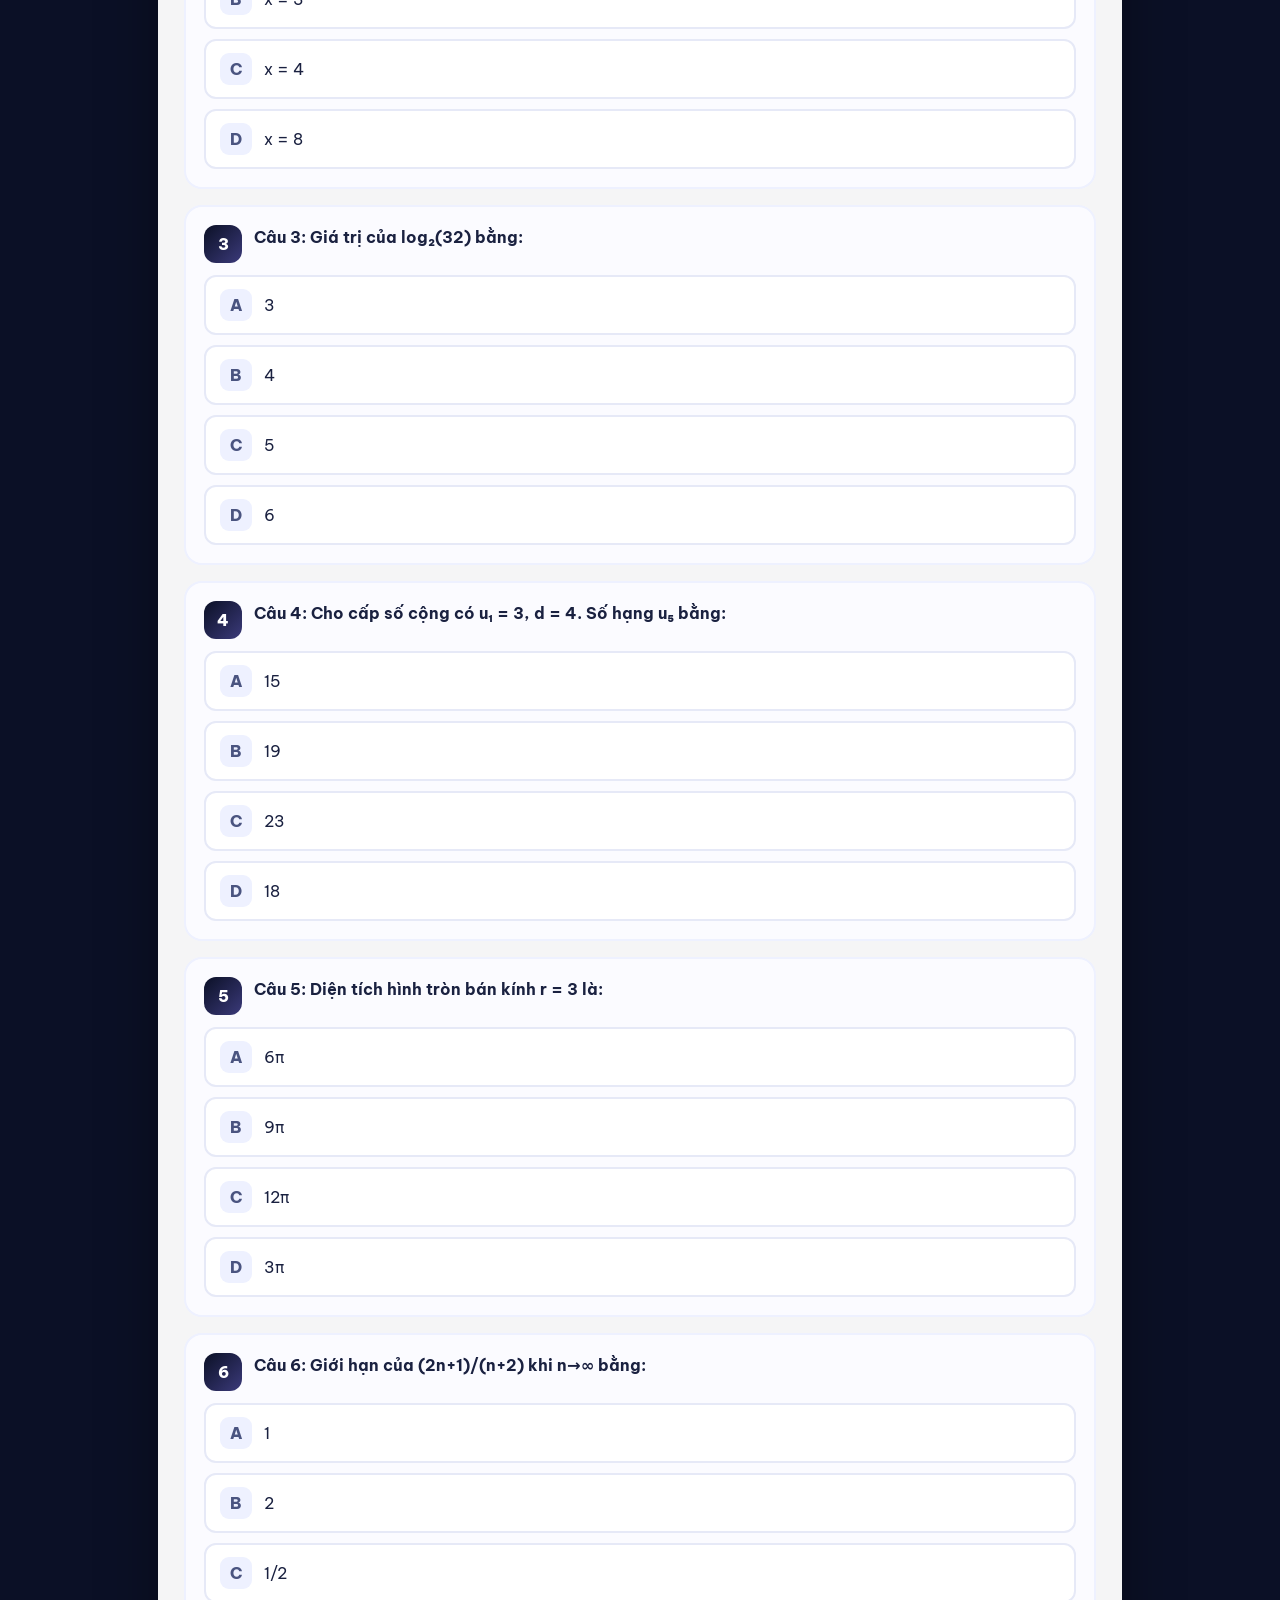
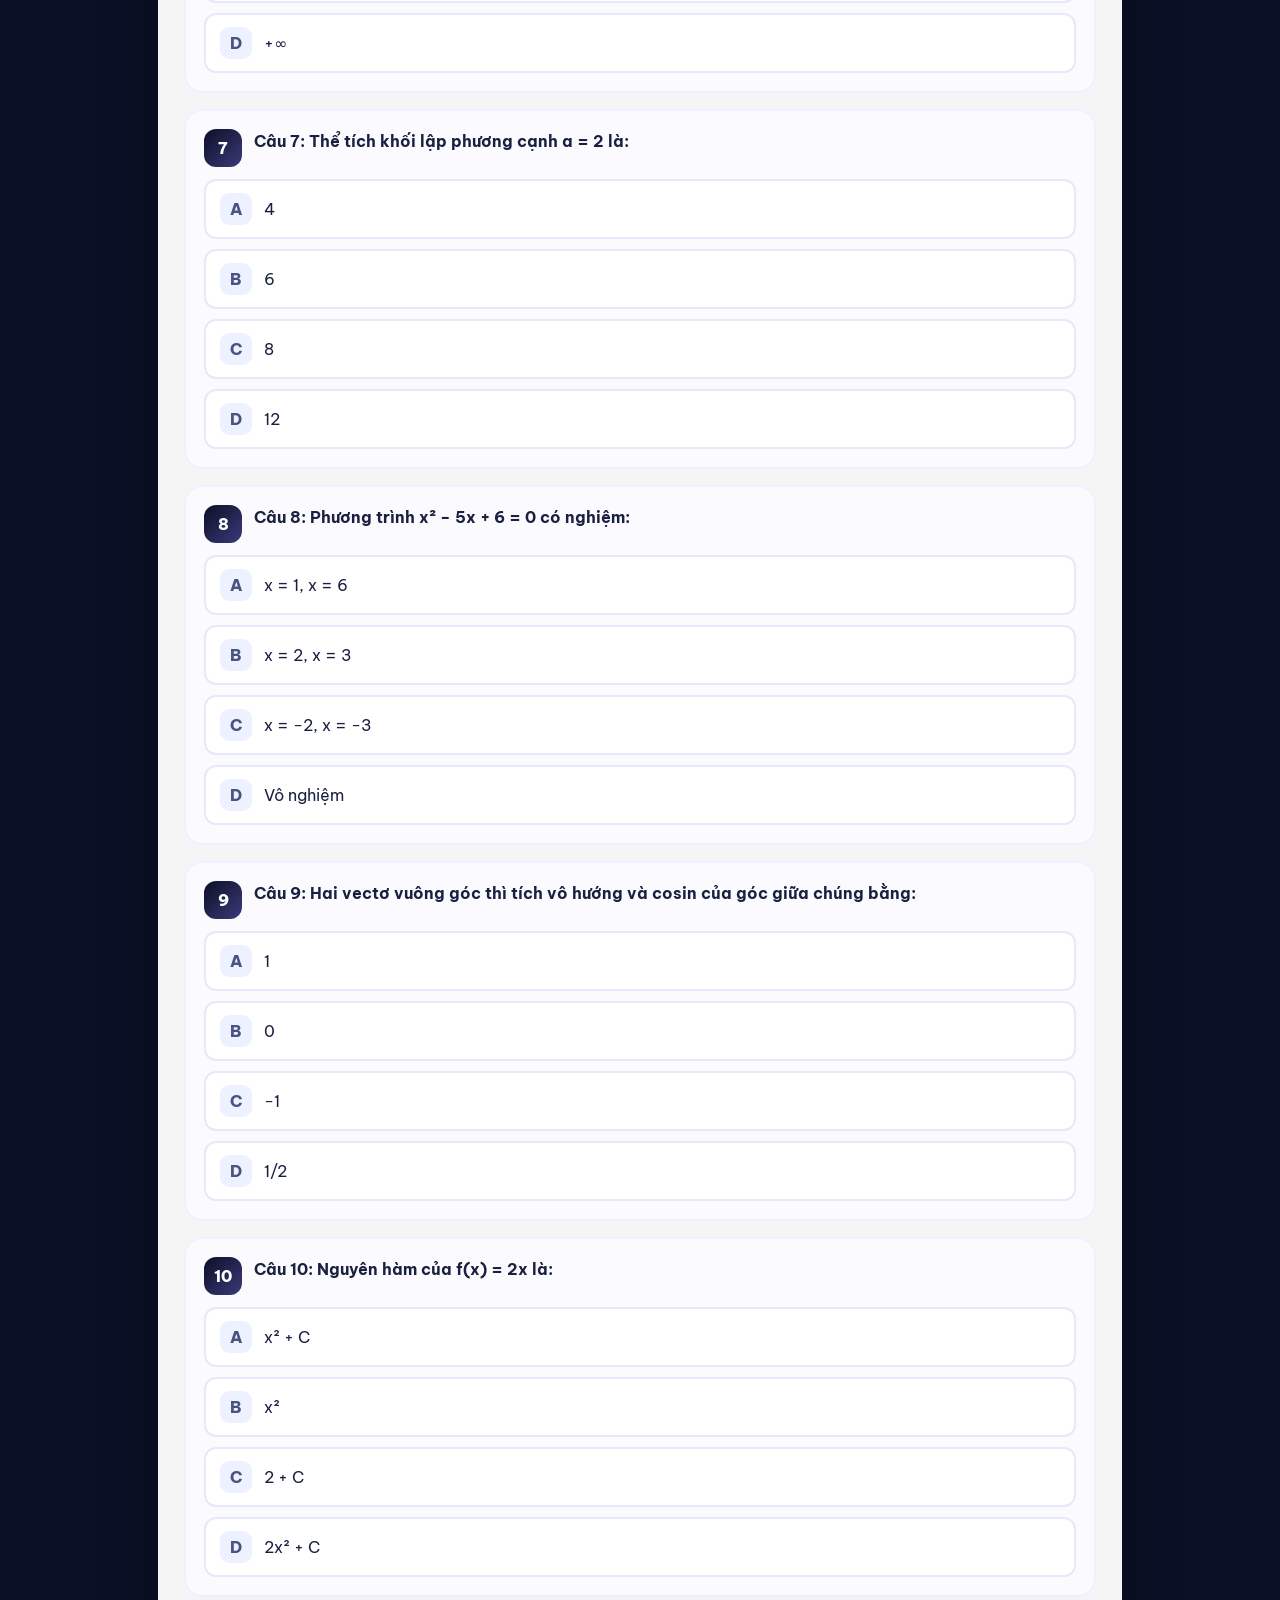
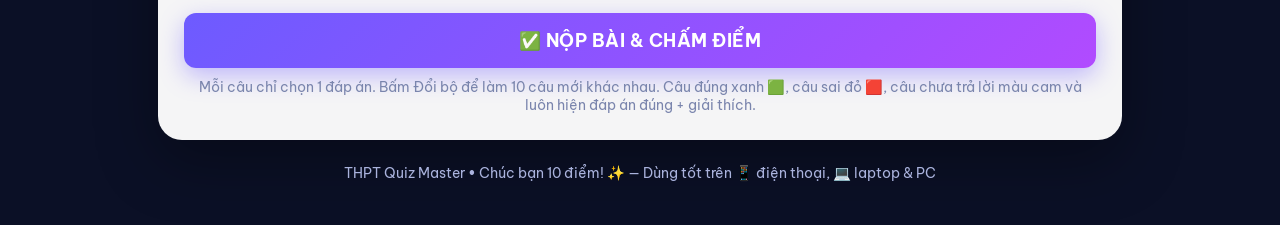
==== commit 82501e71: "Add files via upload" ====
--- a/index.html
+++ b/index.html
@@ -17,9 +17,9 @@
   <div class="hero-inner">
     <div class="logo">📚 THPT <span>Quiz Master</span></div>
     <h1>Ôn luyện trắc nghiệm THPT</h1>
-    <p>Toán • Vật lý • Hóa học — ngân hàng 30 câu/môn, mỗi lượt 10 câu ngẫu nhiên, chọn 1 đáp án A/B/C/D, nộp bài chấm điểm tự động theo thang 10</p>
+    <p>Toán • Vật lý • Hóa học — mỗi môn 10 bộ × 10 câu không trùng nhau, chọn 1 đáp án A/B/C/D, nộp bài chấm điểm tự động theo thang 10</p>
     <div class="stats">
-      <div class="stat"><strong id="statTotal">90</strong><span>câu hỏi</span></div>
+      <div class="stat"><strong id="statTotal">300</strong><span>câu hỏi</span></div>
       <div class="stat"><strong>3</strong><span>môn học</span></div>
       <div class="stat"><strong>10đ</strong><span>thang điểm</span></div>
     </div>
@@ -33,21 +33,21 @@
       <div class="card-icon math">📐</div>
       <h3>Toán học</h3>
       <p>Đại số, Giải tích, Hình học lớp 10–12. Rèn tư duy tính nhanh.</p>
-      <div class="card-meta" id="cardCountToan">30 câu • đề ngẫu nhiên</div>
+      <div class="card-meta" id="cardCountToan">100 câu • 10 bộ đề</div>
       <button class="btn primary" data-goto="toan">▶ Bắt đầu làm bài</button>
     </div>
     <div class="card">
       <div class="card-icon phys">⚡</div>
       <h3>Vật lý</h3>
       <p>Cơ học, Điện, Dao động, Sóng & Quang học. Nắm công thức là ăn điểm.</p>
-      <div class="card-meta" id="cardCountLy">30 câu • đề ngẫu nhiên</div>
+      <div class="card-meta" id="cardCountLy">100 câu • 10 bộ đề</div>
       <button class="btn primary" data-goto="ly">▶ Bắt đầu làm bài</button>
     </div>
     <div class="card">
       <div class="card-icon chem">🧪</div>
       <h3>Hóa học</h3>
       <p>Vô cơ & Hữu cơ, bảng tuần hoàn, phản ứng đặc trưng THPT.</p>
-      <div class="card-meta" id="cardCountHoa">30 câu • đề ngẫu nhiên</div>
+      <div class="card-meta" id="cardCountHoa">100 câu • 10 bộ đề</div>
       <button class="btn primary" data-goto="hoa">▶ Bắt đầu làm bài</button>
     </div>
   </section>
@@ -55,15 +55,15 @@
   <nav class="subjects" id="subjectTabs" aria-label="Chuyển môn học">
     <button class="tab active" data-subject="toan">
       <span class="icon">📐</span>
-      <span><b>Toán học</b><i>30 câu • đề ngẫu nhiên</i></span>
+      <span><b>Toán học</b><i>100 câu • 10 bộ đề</i></span>
     </button>
     <button class="tab" data-subject="ly">
       <span class="icon">⚡</span>
-      <span><b>Vật Lý</b><i>30 câu • đề ngẫu nhiên</i></span>
+      <span><b>Vật Lý</b><i>100 câu • 10 bộ đề</i></span>
     </button>
     <button class="tab" data-subject="hoa">
       <span class="icon">🧪</span>
-      <span><b>Hóa học</b><i>30 câu • đề ngẫu nhiên</i></span>
+      <span><b>Hóa học</b><i>100 câu • 10 bộ đề</i></span>
     </button>
   </nav>
 
@@ -83,7 +83,7 @@
     </div>
 
     <div class="setbar">
-      <span class="set-pill" id="setInfo">📚 Bộ 1 • 10 câu ngẫu nhiên</span>
+      <span class="set-pill" id="setInfo">📚 Bộ 1 / 10</span>
       <button class="btn ghost" id="btnSet">🔀 Đổi bộ câu hỏi</button>
     </div>
 
